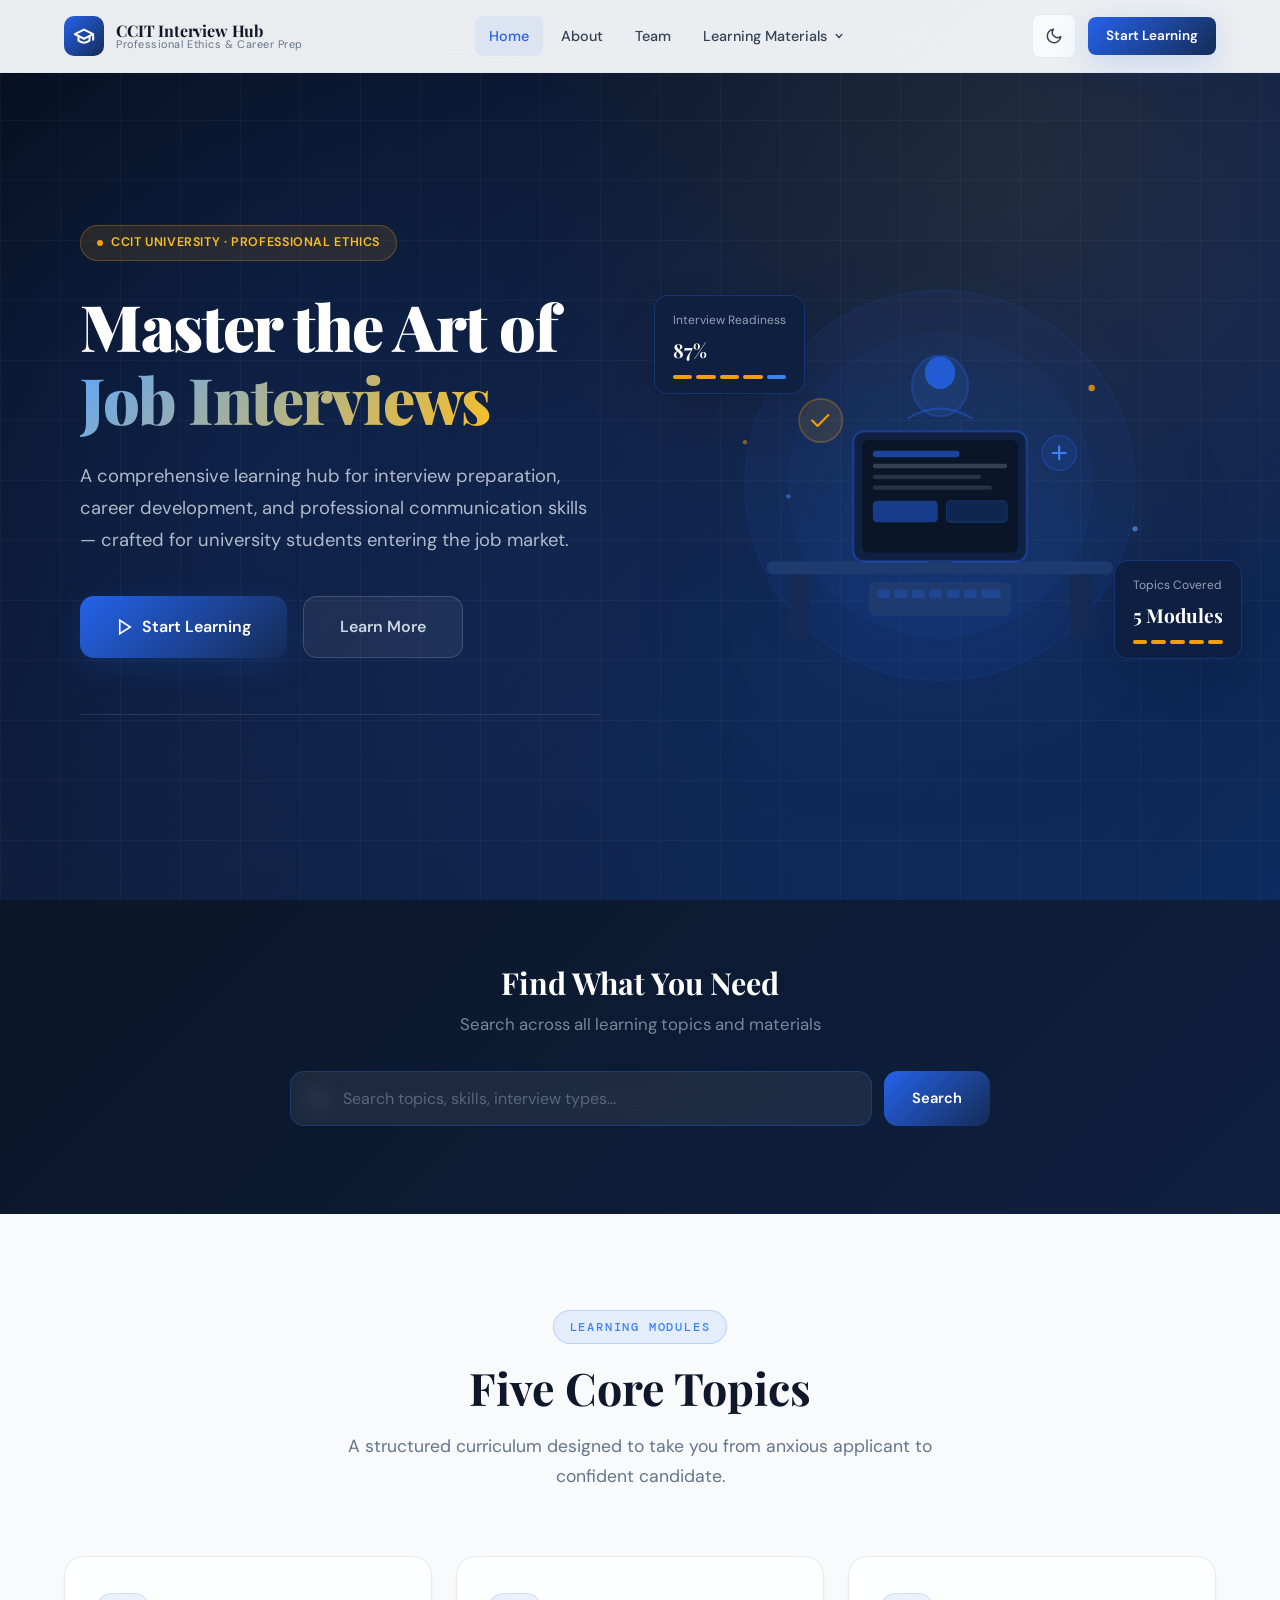
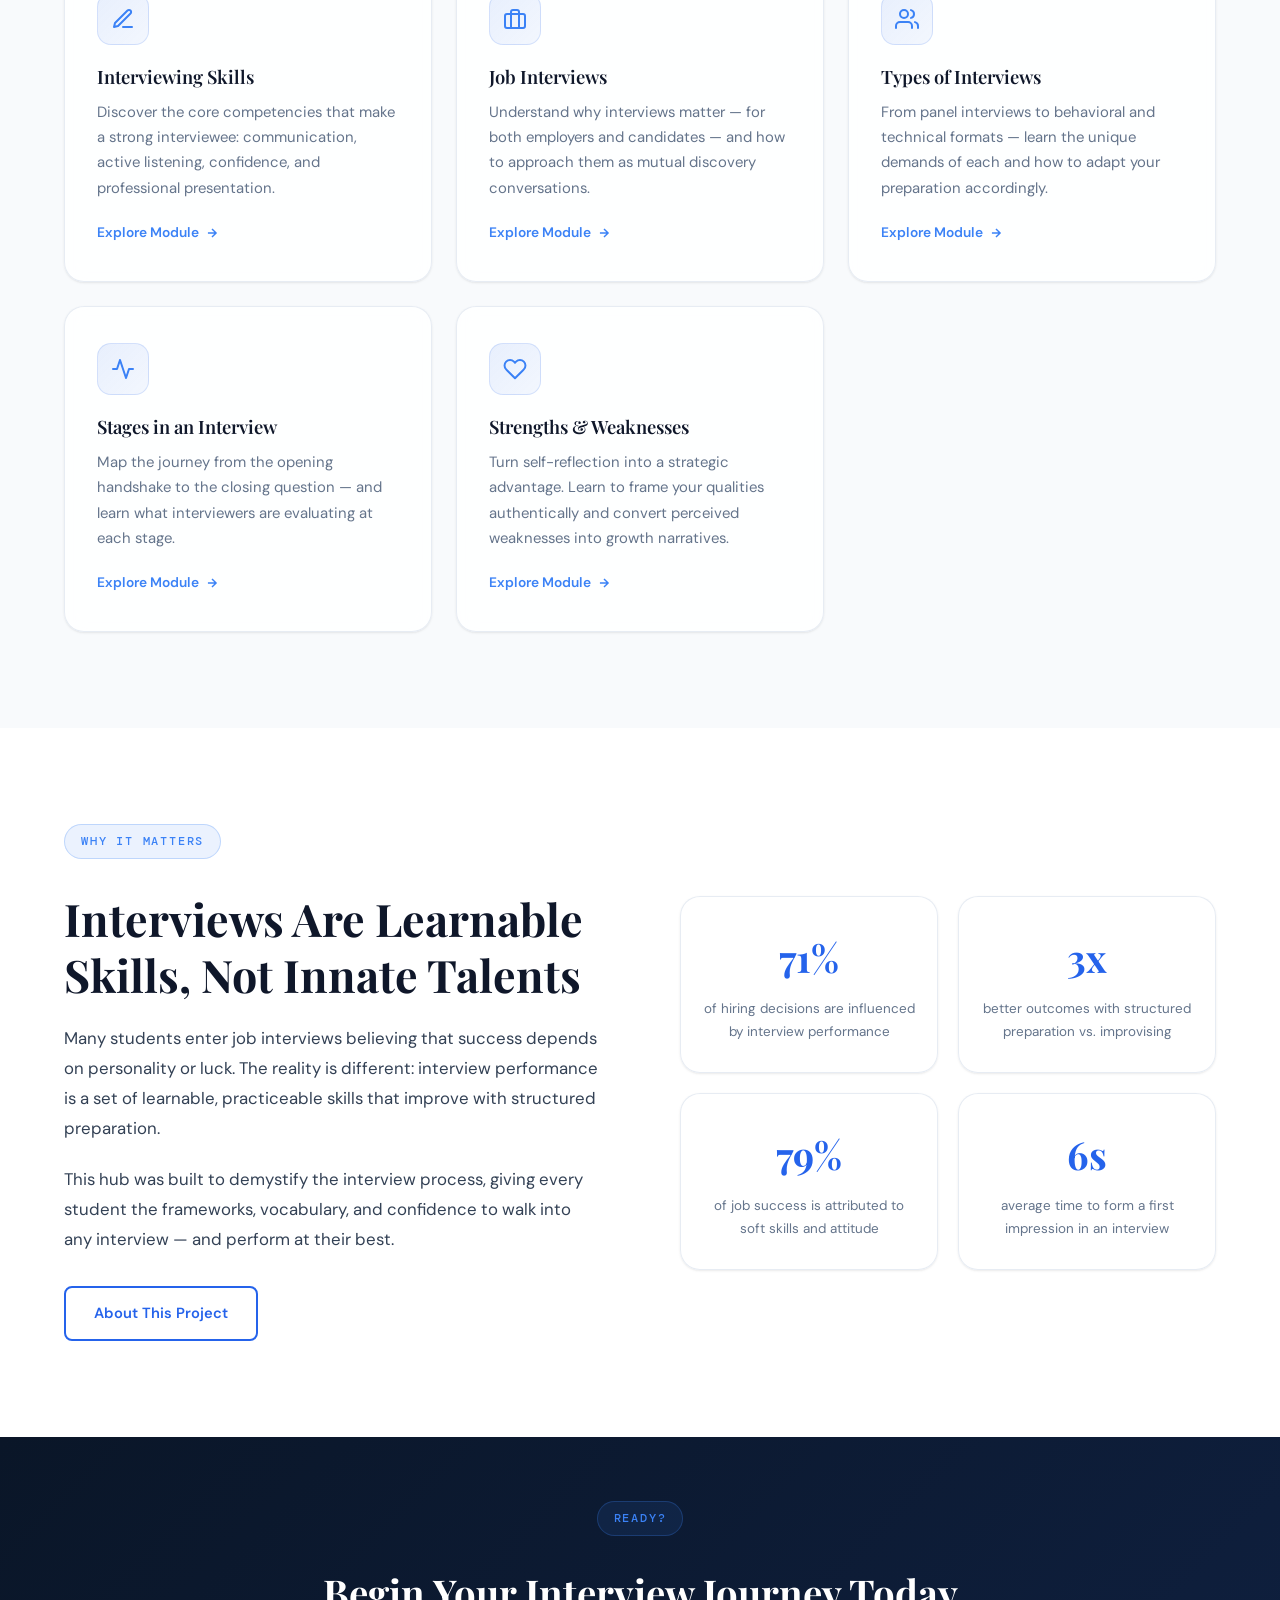
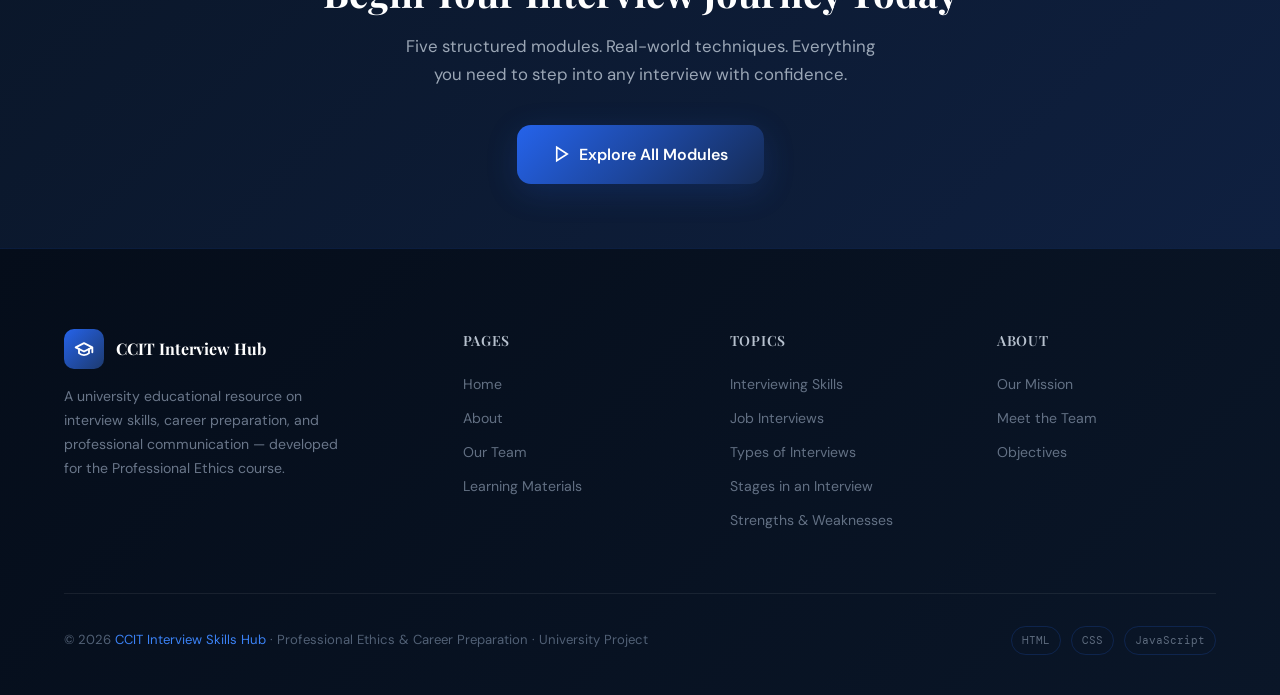
==== index.html @ 1cf7b552 "Initial commit" ====
<!DOCTYPE html>
<html lang="en" data-theme="light">
<head>
  <meta charset="UTF-8" />
  <meta name="viewport" content="width=device-width, initial-scale=1.0" />
  <title>CCIT Interview Skills Hub — Home</title>
  <meta name="description" content="A premium educational resource on interview skills, job preparation, and career development by CCIT." />
  <link rel="preconnect" href="https://fonts.googleapis.com" />
  <link rel="preconnect" href="https://fonts.gstatic.com" crossorigin />
  <link href="https://fonts.googleapis.com/css2?family=Playfair+Display:wght@400;600;700;900&family=DM+Sans:wght@300;400;500;600;700&family=DM+Mono:wght@400;500&display=swap" rel="stylesheet" />
  <link rel="stylesheet" href="css/style.css" />
</head>
<body>

<!-- ── Navbar ───────────────────────────────────────────────── -->
<nav class="navbar">
  <div class="container nav-inner">
    <a href="index.html" class="nav-logo">
      <div class="logo-icon">
        <svg width="22" height="22" viewBox="0 0 24 24" fill="none" stroke="white" stroke-width="2.2" stroke-linecap="round" stroke-linejoin="round">
          <path d="M22 10v6M2 10l10-5 10 5-10 5z"/><path d="M6 12v5c3 3 9 3 12 0v-5"/>
        </svg>
      </div>
      <div class="logo-text">
        <span class="logo-title">CCIT Interview Hub</span>
        <span class="logo-sub">Professional Ethics &amp; Career Prep</span>
      </div>
    </a>

    <ul class="nav-menu">
      <li class="nav-item"><a href="index.html" class="nav-link">Home</a></li>
      <li class="nav-item"><a href="about.html" class="nav-link">About</a></li>
      <li class="nav-item"><a href="team.html" class="nav-link">Team</a></li>
      <li class="nav-item">
        <a href="learning-materials.html" class="nav-link">
          Learning Materials
          <svg viewBox="0 0 20 20" fill="currentColor"><path fill-rule="evenodd" d="M5.293 7.293a1 1 0 011.414 0L10 10.586l3.293-3.293a1 1 0 111.414 1.414l-4 4a1 1 0 01-1.414 0l-4-4a1 1 0 010-1.414z" clip-rule="evenodd"/></svg>
        </a>
        <div class="dropdown">
          <a href="learning-materials.html#topic-1" class="dropdown-item"><span class="dropdown-dot"></span>Interviewing Skills</a>
          <a href="learning-materials.html#topic-2" class="dropdown-item"><span class="dropdown-dot"></span>Job Interviews</a>
          <a href="learning-materials.html#topic-3" class="dropdown-item"><span class="dropdown-dot"></span>Types of Interviews</a>
          <a href="learning-materials.html#topic-4" class="dropdown-item"><span class="dropdown-dot"></span>Stages in an Interview</a>
          <a href="learning-materials.html#topic-5" class="dropdown-item"><span class="dropdown-dot"></span>Strengths &amp; Weaknesses</a>
        </div>
      </li>
    </ul>

    <div class="nav-actions">
      <button class="dark-toggle" aria-label="Toggle dark mode">
        <svg class="icon-moon" width="18" height="18" viewBox="0 0 24 24" fill="none" stroke="currentColor" stroke-width="2" stroke-linecap="round" stroke-linejoin="round"><path d="M21 12.79A9 9 0 1 1 11.21 3 7 7 0 0 0 21 12.79z"/></svg>
        <svg class="icon-sun" width="18" height="18" viewBox="0 0 24 24" fill="none" stroke="currentColor" stroke-width="2" stroke-linecap="round" stroke-linejoin="round"><circle cx="12" cy="12" r="5"/><line x1="12" y1="1" x2="12" y2="3"/><line x1="12" y1="21" x2="12" y2="23"/><line x1="4.22" y1="4.22" x2="5.64" y2="5.64"/><line x1="18.36" y1="18.36" x2="19.78" y2="19.78"/><line x1="1" y1="12" x2="3" y2="12"/><line x1="21" y1="12" x2="23" y2="12"/><line x1="4.22" y1="19.78" x2="5.64" y2="18.36"/><line x1="18.36" y1="5.64" x2="19.78" y2="4.22"/></svg>
      </button>
      <a href="learning-materials.html" class="btn btn-primary btn-sm">Start Learning</a>
      <button class="mobile-menu-btn" aria-label="Menu">
        <span></span><span></span><span></span>
      </button>
    </div>
  </div>
</nav>

<!-- Mobile Nav -->
<div class="mobile-nav">
  <div class="mobile-nav-links">
    <a href="index.html" class="mobile-nav-link">Home</a>
    <a href="about.html" class="mobile-nav-link">About</a>
    <a href="team.html" class="mobile-nav-link">Team</a>
    <a href="learning-materials.html" class="mobile-nav-link">Learning Materials</a>
    <div class="mobile-nav-sub">
      <a href="learning-materials.html#topic-1" class="mobile-nav-link">→ Interviewing Skills</a>
      <a href="learning-materials.html#topic-2" class="mobile-nav-link">→ Job Interviews</a>
      <a href="learning-materials.html#topic-3" class="mobile-nav-link">→ Types of Interviews</a>
      <a href="learning-materials.html#topic-4" class="mobile-nav-link">→ Stages in an Interview</a>
      <a href="learning-materials.html#topic-5" class="mobile-nav-link">→ Strengths &amp; Weaknesses</a>
    </div>
  </div>
</div>

<!-- ── Hero ─────────────────────────────────────────────────── -->
<section class="hero">
  <div class="hero-bg-pattern"></div>
  <div class="hero-grid"></div>
  <div class="container">
    <div class="hero-content">
      <div class="hero-text">
        <div class="hero-badge">
          <span class="hero-badge-dot"></span>
          CCIT University · Professional Ethics
        </div>
        <h1 class="hero-title">
          Master the Art of<br />
          <span class="accent">Job Interviews</span>
        </h1>
        <p class="hero-desc">
          A comprehensive learning hub for interview preparation, career development, and professional communication skills — crafted for university students entering the job market.
        </p>
        <div class="hero-actions">
          <a href="learning-materials.html" class="btn btn-primary btn-lg">
            <svg width="18" height="18" viewBox="0 0 24 24" fill="none" stroke="currentColor" stroke-width="2.2"><path d="M5 3l14 9-14 9V3z"/></svg>
            Start Learning
          </a>
          <a href="about.html" class="btn btn-ghost btn-lg" style="color:#cbd5e1;border-color:rgba(203,213,225,0.2);background:rgba(255,255,255,0.06);">
            Learn More
          </a>
        </div>
        <div class="hero-stats">
         
          
          
        </div>
      </div>

      <div class="hero-visual">
        <!-- Hero SVG Illustration -->
        <svg class="hero-illustration" viewBox="0 0 480 420" fill="none" xmlns="http://www.w3.org/2000/svg">
          <!-- Background circle -->
          <circle cx="240" cy="210" r="180" fill="rgba(37,99,235,0.06)" stroke="rgba(37,99,235,0.15)" stroke-width="1"/>
          <circle cx="240" cy="210" r="140" fill="rgba(37,99,235,0.04)" stroke="rgba(37,99,235,0.1)" stroke-width="1"/>
          <!-- Desk -->
          <rect x="80" y="280" width="320" height="12" rx="6" fill="#1e3a6e"/>
          <rect x="100" y="292" width="20" height="60" rx="4" fill="#152b55"/>
          <rect x="360" y="292" width="20" height="60" rx="4" fill="#152b55"/>
          <!-- Monitor -->
          <rect x="160" y="160" width="160" height="120" rx="10" fill="#0f2040" stroke="rgba(37,99,235,0.4)" stroke-width="2"/>
          <rect x="168" y="168" width="144" height="104" rx="6" fill="#0a1628"/>
          <!-- Screen content -->
          <rect x="178" y="178" width="80" height="6" rx="3" fill="rgba(37,99,235,0.6)"/>
          <rect x="178" y="190" width="124" height="4" rx="2" fill="rgba(148,163,184,0.3)"/>
          <rect x="178" y="200" width="100" height="4" rx="2" fill="rgba(148,163,184,0.2)"/>
          <rect x="178" y="210" width="110" height="4" rx="2" fill="rgba(148,163,184,0.2)"/>
          <rect x="178" y="224" width="60" height="20" rx="4" fill="rgba(37,99,235,0.5)"/>
          <rect x="246" y="224" width="56" height="20" rx="4" fill="rgba(37,99,235,0.2)" stroke="rgba(37,99,235,0.3)" stroke-width="1"/>
          <!-- Monitor stand -->
          <rect x="228" y="280" width="24" height="8" rx="2" fill="#1e3a6e"/>
          <rect x="210" y="284" width="60" height="6" rx="3" fill="#1e3a6e"/>
          <!-- Keyboard -->
          <rect x="175" y="300" width="130" height="30" rx="5" fill="#1e3a6e" stroke="rgba(37,99,235,0.2)" stroke-width="1"/>
          <rect x="182" y="306" width="12" height="8" rx="2" fill="rgba(37,99,235,0.3)"/>
          <rect x="198" y="306" width="12" height="8" rx="2" fill="rgba(37,99,235,0.3)"/>
          <rect x="214" y="306" width="12" height="8" rx="2" fill="rgba(37,99,235,0.3)"/>
          <rect x="230" y="306" width="12" height="8" rx="2" fill="rgba(37,99,235,0.3)"/>
          <rect x="246" y="306" width="12" height="8" rx="2" fill="rgba(37,99,235,0.3)"/>
          <rect x="262" y="306" width="12" height="8" rx="2" fill="rgba(37,99,235,0.3)"/>
          <rect x="278" y="306" width="18" height="8" rx="2" fill="rgba(37,99,235,0.3)"/>
          <!-- Person silhouette -->
          <ellipse cx="240" cy="118" rx="26" ry="28" fill="#1d3a6e" stroke="rgba(37,99,235,0.3)" stroke-width="2"/>
          <ellipse cx="240" cy="106" rx="14" ry="15" fill="#2563eb" opacity="0.8"/>
          <path d="M210 148 Q240 130 270 148" stroke="rgba(37,99,235,0.4)" stroke-width="2" fill="none"/>
          <!-- Decorative elements -->
          <circle cx="130" cy="150" r="20" fill="rgba(245,158,11,0.12)" stroke="rgba(245,158,11,0.3)" stroke-width="1.5"/>
          <path d="M122 150 l5 5 10-10" stroke="#f59e0b" stroke-width="2" stroke-linecap="round" stroke-linejoin="round"/>
          <circle cx="350" cy="180" r="16" fill="rgba(37,99,235,0.12)" stroke="rgba(37,99,235,0.3)" stroke-width="1.5"/>
          <path d="M344 180 h12 M350 174 v12" stroke="#3b82f6" stroke-width="2" stroke-linecap="round"/>
          <!-- Stars / sparkles -->
          <circle cx="380" cy="120" r="3" fill="#f59e0b" opacity="0.8"/>
          <circle cx="100" cy="220" r="2" fill="#3b82f6" opacity="0.6"/>
          <circle cx="420" cy="250" r="2.5" fill="#60a5fa" opacity="0.6"/>
          <circle cx="60" cy="170" r="2" fill="#f59e0b" opacity="0.5"/>
        </svg>

        <!-- Floating cards -->
        <div class="hero-card-float card-1">
          <div class="float-card-label">Interview Readiness</div>
          <div class="float-card-value">87%</div>
          <div class="float-card-bar">
            <div class="bar-seg filled"></div>
            <div class="bar-seg filled"></div>
            <div class="bar-seg filled"></div>
            <div class="bar-seg filled"></div>
            <div class="bar-seg"></div>
          </div>
        </div>

        <div class="hero-card-float card-2">
          <div class="float-card-label">Topics Covered</div>
          <div class="float-card-value">5 Modules</div>
          <div class="float-card-bar">
            <div class="bar-seg filled"></div>
            <div class="bar-seg filled"></div>
            <div class="bar-seg filled"></div>
            <div class="bar-seg filled"></div>
            <div class="bar-seg filled"></div>
          </div>
        </div>
      </div>
    </div>
  </div>
</section>

<!-- ── Search Section ────────────────────────────────────────── -->
<section class="search-section">
  <div class="container">
    <div class="search-wrapper">
      <h2 class="search-title">Find What You Need</h2>
      <p class="search-subtitle">Search across all learning topics and materials</p>
      <div class="search-box">
        <svg class="search-icon" viewBox="0 0 24 24" fill="none" stroke="currentColor" stroke-width="2" stroke-linecap="round" stroke-linejoin="round">
          <circle cx="11" cy="11" r="8"/><path d="m21 21-4.35-4.35"/>
        </svg>
        <input id="search-input" type="text" class="search-input" placeholder="Search topics, skills, interview types..." autocomplete="off" />
        <button id="search-btn" class="search-btn">Search</button>
      </div>
      <div id="search-results"></div>
    </div>
  </div>
</section>

<!-- ── Topics Overview ───────────────────────────────────────── -->
<section class="section" style="background: var(--bg-secondary);">
  <div class="container">
    <div class="section-header">
      <span class="section-tag">Learning Modules</span>
      <h2 class="section-title">Five Core Topics</h2>
      <p class="section-desc">A structured curriculum designed to take you from anxious applicant to confident candidate.</p>
    </div>

    <div class="features-grid">
      <!-- Card 1 -->
      <div class="card feature-card reveal">
        <div class="feature-icon">
          <svg width="24" height="24" viewBox="0 0 24 24" fill="none" stroke="currentColor" stroke-width="2" stroke-linecap="round" stroke-linejoin="round"><path d="M12 20h9"/><path d="M16.5 3.5a2.121 2.121 0 013 3L7 19l-4 1 1-4L16.5 3.5z"/></svg>
        </div>
        <h3>Interviewing Skills</h3>
        <p>Discover the core competencies that make a strong interviewee: communication, active listening, confidence, and professional presentation.</p>
        <a href="learning-materials.html#topic-1" class="feature-link">
          Explore Module
          <svg width="14" height="14" viewBox="0 0 24 24" fill="none" stroke="currentColor" stroke-width="2.5"><path d="M5 12h14M12 5l7 7-7 7"/></svg>
        </a>
      </div>

      <!-- Card 2 -->
      <div class="card feature-card reveal reveal-delay-1">
        <div class="feature-icon">
          <svg width="24" height="24" viewBox="0 0 24 24" fill="none" stroke="currentColor" stroke-width="2" stroke-linecap="round" stroke-linejoin="round"><rect x="2" y="7" width="20" height="14" rx="2"/><path d="M16 21V5a2 2 0 00-2-2h-4a2 2 0 00-2 2v16"/></svg>
        </div>
        <h3>Job Interviews</h3>
        <p>Understand why interviews matter — for both employers and candidates — and how to approach them as mutual discovery conversations.</p>
        <a href="learning-materials.html#topic-2" class="feature-link">
          Explore Module
          <svg width="14" height="14" viewBox="0 0 24 24" fill="none" stroke="currentColor" stroke-width="2.5"><path d="M5 12h14M12 5l7 7-7 7"/></svg>
        </a>
      </div>

      <!-- Card 3 -->
      <div class="card feature-card reveal reveal-delay-2">
        <div class="feature-icon">
          <svg width="24" height="24" viewBox="0 0 24 24" fill="none" stroke="currentColor" stroke-width="2" stroke-linecap="round" stroke-linejoin="round"><path d="M17 21v-2a4 4 0 00-4-4H5a4 4 0 00-4 4v2"/><circle cx="9" cy="7" r="4"/><path d="M23 21v-2a4 4 0 00-3-3.87M16 3.13a4 4 0 010 7.75"/></svg>
        </div>
        <h3>Types of Interviews</h3>
        <p>From panel interviews to behavioral and technical formats — learn the unique demands of each and how to adapt your preparation accordingly.</p>
        <a href="learning-materials.html#topic-3" class="feature-link">
          Explore Module
          <svg width="14" height="14" viewBox="0 0 24 24" fill="none" stroke="currentColor" stroke-width="2.5"><path d="M5 12h14M12 5l7 7-7 7"/></svg>
        </a>
      </div>

      <!-- Card 4 -->
      <div class="card feature-card reveal reveal-delay-3">
        <div class="feature-icon">
          <svg width="24" height="24" viewBox="0 0 24 24" fill="none" stroke="currentColor" stroke-width="2" stroke-linecap="round" stroke-linejoin="round"><polyline points="22 12 18 12 15 21 9 3 6 12 2 12"/></svg>
        </div>
        <h3>Stages in an Interview</h3>
        <p>Map the journey from the opening handshake to the closing question — and learn what interviewers are evaluating at each stage.</p>
        <a href="learning-materials.html#topic-4" class="feature-link">
          Explore Module
          <svg width="14" height="14" viewBox="0 0 24 24" fill="none" stroke="currentColor" stroke-width="2.5"><path d="M5 12h14M12 5l7 7-7 7"/></svg>
        </a>
      </div>

      <!-- Card 5 -->
      <div class="card feature-card reveal reveal-delay-4">
        <div class="feature-icon">
          <svg width="24" height="24" viewBox="0 0 24 24" fill="none" stroke="currentColor" stroke-width="2" stroke-linecap="round" stroke-linejoin="round"><path d="M20.84 4.61a5.5 5.5 0 00-7.78 0L12 5.67l-1.06-1.06a5.5 5.5 0 00-7.78 7.78l1.06 1.06L12 21.23l7.78-7.78 1.06-1.06a5.5 5.5 0 000-7.78z"/></svg>
        </div>
        <h3>Strengths &amp; Weaknesses</h3>
        <p>Turn self-reflection into a strategic advantage. Learn to frame your qualities authentically and convert perceived weaknesses into growth narratives.</p>
        <a href="learning-materials.html#topic-5" class="feature-link">
          Explore Module
          <svg width="14" height="14" viewBox="0 0 24 24" fill="none" stroke="currentColor" stroke-width="2.5"><path d="M5 12h14M12 5l7 7-7 7"/></svg>
        </a>
      </div>
    </div>
  </div>
</section>

<!-- ── Why This Matters ──────────────────────────────────────── -->
<section class="section">
  <div class="container">
    <div style="display:grid;grid-template-columns:1fr 1fr;gap:80px;align-items:center;">
      <div class="reveal">
        <span class="section-tag">Why It Matters</span>
        <h2 style="margin:16px 0 20px;">Interviews Are Learnable Skills, Not Innate Talents</h2>
        <p style="font-size:1.05rem;line-height:1.8;margin-bottom:20px;">Many students enter job interviews believing that success depends on personality or luck. The reality is different: interview performance is a set of learnable, practiceable skills that improve with structured preparation.</p>
        <p style="font-size:1.05rem;line-height:1.8;margin-bottom:32px;">This hub was built to demystify the interview process, giving every student the frameworks, vocabulary, and confidence to walk into any interview — and perform at their best.</p>
        <a href="about.html" class="btn btn-outline">About This Project</a>
      </div>
      <div class="reveal reveal-delay-2">
        <!-- Stats grid -->
        <div style="display:grid;grid-template-columns:1fr 1fr;gap:20px;">
          <div class="card" style="text-align:center;padding:28px 20px;">
            <div style="font-family:var(--font-display);font-size:2.4rem;font-weight:700;color:var(--blue-500);margin-bottom:8px;" data-count="73" data-suffix="%">0%</div>
            <div style="font-size:0.84rem;color:var(--text-muted);">of hiring decisions are influenced by interview performance</div>
          </div>
          <div class="card" style="text-align:center;padding:28px 20px;">
            <div style="font-family:var(--font-display);font-size:2.4rem;font-weight:700;color:var(--blue-500);margin-bottom:8px;" data-count="3" data-suffix="x">0x</div>
            <div style="font-size:0.84rem;color:var(--text-muted);">better outcomes with structured preparation vs. improvising</div>
          </div>
          <div class="card" style="text-align:center;padding:28px 20px;">
            <div style="font-family:var(--font-display);font-size:2.4rem;font-weight:700;color:var(--blue-500);margin-bottom:8px;" data-count="85" data-suffix="%">0%</div>
            <div style="font-size:0.84rem;color:var(--text-muted);">of job success is attributed to soft skills and attitude</div>
          </div>
          <div class="card" style="text-align:center;padding:28px 20px;">
            <div style="font-family:var(--font-display);font-size:2.4rem;font-weight:700;color:var(--blue-500);margin-bottom:8px;" data-count="7" data-suffix="s">0s</div>
            <div style="font-size:0.84rem;color:var(--text-muted);">average time to form a first impression in an interview</div>
          </div>
        </div>
      </div>
    </div>
  </div>
</section>

<!-- ── CTA ───────────────────────────────────────────────────── -->
<section class="section-sm" style="background:linear-gradient(135deg,var(--navy-900),var(--navy-800));text-align:center;">
  <div class="container reveal">
    <span class="section-tag">Ready?</span>
    <h2 style="color:#fff;margin:16px 0 16px;font-size:clamp(1.8rem,3vw,2.5rem);">Begin Your Interview Journey Today</h2>
    <p style="color:rgba(203,213,225,0.75);font-size:1.05rem;max-width:500px;margin:0 auto 36px;">Five structured modules. Real-world techniques. Everything you need to step into any interview with confidence.</p>
    <a href="learning-materials.html" class="btn btn-primary btn-lg">
      <svg width="18" height="18" viewBox="0 0 24 24" fill="none" stroke="currentColor" stroke-width="2.2"><path d="M5 3l14 9-14 9V3z"/></svg>
      Explore All Modules
    </a>
  </div>
</section>

<!-- ── Footer ───────────────────────────────────────────────── -->
<footer class="footer">
  <div class="container">
    <div class="footer-grid">
      <div class="footer-brand">
        <div class="footer-logo">
          <div class="footer-logo-icon">
            <svg width="20" height="20" viewBox="0 0 24 24" fill="none" stroke="white" stroke-width="2.2" stroke-linecap="round" stroke-linejoin="round">
              <path d="M22 10v6M2 10l10-5 10 5-10 5z"/><path d="M6 12v5c3 3 9 3 12 0v-5"/>
            </svg>
          </div>
          <span class="footer-brand-name">CCIT Interview Hub</span>
        </div>
        <p class="footer-desc">A university educational resource on interview skills, career preparation, and professional communication — developed for the Professional Ethics course.</p>
      </div>

      <div>
        <div class="footer-col-title">Pages</div>
        <div class="footer-links">
          <a href="index.html" class="footer-link">Home</a>
          <a href="about.html" class="footer-link">About</a>
          <a href="team.html" class="footer-link">Our Team</a>
          <a href="learning-materials.html" class="footer-link">Learning Materials</a>
        </div>
      </div>

      <div>
        <div class="footer-col-title">Topics</div>
        <div class="footer-links">
          <a href="learning-materials.html#topic-1" class="footer-link">Interviewing Skills</a>
          <a href="learning-materials.html#topic-2" class="footer-link">Job Interviews</a>
          <a href="learning-materials.html#topic-3" class="footer-link">Types of Interviews</a>
          <a href="learning-materials.html#topic-4" class="footer-link">Stages in an Interview</a>
          <a href="learning-materials.html#topic-5" class="footer-link">Strengths &amp; Weaknesses</a>
        </div>
      </div>

      <div>
        <div class="footer-col-title">About</div>
        <div class="footer-links">
          <a href="about.html" class="footer-link">Our Mission</a>
          <a href="team.html" class="footer-link">Meet the Team</a>
          <a href="about.html#objectives" class="footer-link">Objectives</a>
        </div>
      </div>
    </div>

    <div class="footer-bottom">
      <div class="footer-copy">
        &copy; 2026 <span>CCIT Interview Skills Hub</span> · Professional Ethics &amp; Career Preparation · University Project
      </div>
      <div class="footer-tags">
        <span class="footer-tag">HTML</span>
        <span class="footer-tag">CSS</span>
        <span class="footer-tag">JavaScript</span>
      </div>
    </div>
  </div>
</footer>

<!-- Back to Top -->
<button class="back-top" aria-label="Back to top">
  <svg width="20" height="20" viewBox="0 0 24 24" fill="none" stroke="currentColor" stroke-width="2.5" stroke-linecap="round" stroke-linejoin="round"><path d="M18 15l-6-6-6 6"/></svg>
</button>

<script src="js/main.js"></script>
</body>
</html>
---- css/style.css ----
/* ============================================================
   CCIT Interview Skills Hub — Global Stylesheet
   ============================================================ */

@import url('https://fonts.googleapis.com/css2?family=Playfair+Display:wght@400;600;700;900&family=DM+Sans:wght@300;400;500;600;700&family=DM+Mono:wght@400;500&display=swap');

/* ─── CSS Variables ─────────────────────────────────────────── */
:root {
  --navy-950: #050d1a;
  --navy-900: #0a1628;
  --navy-800: #0f2040;
  --navy-700: #152b55;
  --navy-600: #1d3a6e;
  --blue-500: #2563eb;
  --blue-400: #3b82f6;
  --blue-300: #60a5fa;
  --blue-200: #bfdbfe;
  --gold-400: #f59e0b;
  --gold-300: #fbbf24;
  --silver-50: #f8fafc;
  --silver-100: #f1f5f9;
  --silver-200: #e2e8f0;
  --silver-300: #cbd5e1;
  --silver-400: #94a3b8;
  --silver-500: #64748b;
  --silver-600: #475569;
  --silver-700: #334155;
  --text-primary: #0f172a;
  --text-secondary: #334155;
  --text-muted: #64748b;

  --bg-primary: #ffffff;
  --bg-secondary: #f8fafc;
  --bg-tertiary: #f1f5f9;
  --card-bg: rgba(255, 255, 255, 0.85);
  --card-border: rgba(226, 232, 240, 0.8);
  --nav-bg: rgba(255, 255, 255, 0.92);
  --shadow-sm: 0 1px 3px rgba(0,0,0,0.06), 0 1px 2px rgba(0,0,0,0.04);
  --shadow-md: 0 4px 16px rgba(0,0,0,0.08), 0 2px 6px rgba(0,0,0,0.04);
  --shadow-lg: 0 16px 48px rgba(0,0,0,0.10), 0 4px 16px rgba(0,0,0,0.06);
  --shadow-blue: 0 8px 32px rgba(37, 99, 235, 0.18);
  --radius-sm: 8px;
  --radius-md: 14px;
  --radius-lg: 20px;
  --radius-xl: 28px;
  --radius-full: 9999px;
  --transition: all 0.28s cubic-bezier(0.4, 0, 0.2, 1);
  --font-display: 'Playfair Display', Georgia, serif;
  --font-body: 'DM Sans', system-ui, sans-serif;
  --font-mono: 'DM Mono', 'Courier New', monospace;
}

/* Dark Mode */
[data-theme="dark"] {
  --bg-primary: #0a1628;
  --bg-secondary: #0f2040;
  --bg-tertiary: #152b55;
  --card-bg: rgba(15, 32, 64, 0.85);
  --card-border: rgba(37, 99, 235, 0.2);
  --nav-bg: rgba(10, 22, 40, 0.95);
  --text-primary: #f1f5f9;
  --text-secondary: #cbd5e1;
  --text-muted: #64748b;
  --silver-200: #1e3a5f;
  --shadow-sm: 0 1px 3px rgba(0,0,0,0.3);
  --shadow-md: 0 4px 16px rgba(0,0,0,0.4);
  --shadow-lg: 0 16px 48px rgba(0,0,0,0.5);
}

/* ─── Reset & Base ───────────────────────────────────────────── */
*, *::before, *::after { box-sizing: border-box; margin: 0; padding: 0; }

html {
  scroll-behavior: smooth;
  scroll-padding-top: 80px;
  font-size: 16px;
}

body {
  font-family: var(--font-body);
  background: var(--bg-primary);
  color: var(--text-primary);
  line-height: 1.7;
  transition: background 0.35s ease, color 0.35s ease;
  overflow-x: hidden;
}

img { max-width: 100%; display: block; }
a { color: inherit; text-decoration: none; }
ul { list-style: none; }
button { cursor: pointer; font-family: inherit; }

/* ─── Typography ─────────────────────────────────────────────── */
h1, h2, h3, h4 {
  font-family: var(--font-display);
  line-height: 1.25;
  color: var(--text-primary);
}

h1 { font-size: clamp(2.4rem, 5vw, 4rem); font-weight: 700; }
h2 { font-size: clamp(1.9rem, 3.5vw, 2.8rem); font-weight: 700; }
h3 { font-size: clamp(1.4rem, 2.5vw, 1.9rem); font-weight: 600; }
h4 { font-size: 1.2rem; font-weight: 600; }

p { color: var(--text-secondary); font-size: 1.05rem; }

/* ─── Layout Utilities ───────────────────────────────────────── */
.container {
  max-width: 1200px;
  margin: 0 auto;
  padding: 0 24px;
}

.section {
  padding: 96px 0;
}

.section-sm {
  padding: 64px 0;
}

.section-header {
  text-align: center;
  margin-bottom: 64px;
}

.section-tag {
  display: inline-block;
  font-family: var(--font-mono);
  font-size: 0.75rem;
  font-weight: 500;
  letter-spacing: 0.15em;
  text-transform: uppercase;
  color: var(--blue-400);
  background: rgba(59, 130, 246, 0.1);
  border: 1px solid rgba(59, 130, 246, 0.25);
  padding: 6px 16px;
  border-radius: var(--radius-full);
  margin-bottom: 16px;
}

.section-title {
  margin-bottom: 16px;
}

.section-desc {
  font-size: 1.1rem;
  color: var(--text-muted);
  max-width: 600px;
  margin: 0 auto;
}

/* ─── Navigation ─────────────────────────────────────────────── */
.navbar {
  position: fixed;
  top: 0; left: 0; right: 0;
  z-index: 1000;
  background: var(--nav-bg);
  backdrop-filter: blur(16px) saturate(160%);
  -webkit-backdrop-filter: blur(16px) saturate(160%);
  border-bottom: 1px solid var(--card-border);
  transition: var(--transition);
}

.navbar.scrolled {
  box-shadow: var(--shadow-md);
}

.nav-inner {
  display: flex;
  align-items: center;
  justify-content: space-between;
  height: 72px;
}

.nav-logo {
  display: flex;
  align-items: center;
  gap: 12px;
}

.logo-icon {
  width: 40px;
  height: 40px;
  background: linear-gradient(135deg, var(--blue-500), var(--navy-700));
  border-radius: 10px;
  display: flex;
  align-items: center;
  justify-content: center;
  flex-shrink: 0;
}

.logo-text {
  display: flex;
  flex-direction: column;
  line-height: 1;
}

.logo-title {
  font-family: var(--font-display);
  font-size: 1rem;
  font-weight: 700;
  color: var(--text-primary);
  letter-spacing: -0.01em;
}

.logo-sub {
  font-size: 0.68rem;
  color: var(--text-muted);
  letter-spacing: 0.05em;
  font-weight: 400;
}

.nav-menu {
  display: flex;
  align-items: center;
  gap: 4px;
}

.nav-item {
  position: relative;
}

.nav-link {
  display: flex;
  align-items: center;
  gap: 5px;
  padding: 8px 14px;
  font-size: 0.9rem;
  font-weight: 500;
  color: var(--text-secondary);
  border-radius: var(--radius-sm);
  transition: var(--transition);
}

.nav-link:hover,
.nav-link.active {
  color: var(--blue-500);
  background: rgba(59, 130, 246, 0.08);
}

.nav-link svg {
  width: 14px;
  height: 14px;
  transition: transform 0.25s ease;
}

.nav-item:hover .nav-link svg {
  transform: rotate(180deg);
}

/* Dropdown */
.dropdown {
  position: absolute;
  top: calc(100% + 8px);
  left: 50%;
  transform: translateX(-50%) translateY(-8px);
  background: var(--card-bg);
  backdrop-filter: blur(20px);
  -webkit-backdrop-filter: blur(20px);
  border: 1px solid var(--card-border);
  border-radius: var(--radius-md);
  padding: 8px;
  min-width: 240px;
  box-shadow: var(--shadow-lg);
  opacity: 0;
  pointer-events: none;
  transition: opacity 0.2s ease, transform 0.2s ease;
}

.nav-item:hover .dropdown {
  opacity: 1;
  pointer-events: all;
  transform: translateX(-50%) translateY(0);
}

.dropdown-item {
  display: flex;
  align-items: center;
  gap: 10px;
  padding: 10px 14px;
  border-radius: var(--radius-sm);
  font-size: 0.88rem;
  font-weight: 500;
  color: var(--text-secondary);
  transition: var(--transition);
}

.dropdown-item:hover {
  background: rgba(37, 99, 235, 0.1);
  color: var(--blue-500);
}

.dropdown-dot {
  width: 6px;
  height: 6px;
  border-radius: 50%;
  background: var(--blue-400);
  flex-shrink: 0;
}

.nav-actions {
  display: flex;
  align-items: center;
  gap: 12px;
}

/* Dark mode toggle */
.dark-toggle {
  width: 44px;
  height: 44px;
  border: 1px solid var(--card-border);
  border-radius: var(--radius-sm);
  background: var(--bg-secondary);
  display: flex;
  align-items: center;
  justify-content: center;
  color: var(--text-secondary);
  transition: var(--transition);
}

.dark-toggle:hover {
  border-color: var(--blue-400);
  color: var(--blue-400);
  background: rgba(59, 130, 246, 0.08);
}

.dark-toggle .icon-sun { display: none; }
.dark-toggle .icon-moon { display: block; }

[data-theme="dark"] .dark-toggle .icon-sun { display: block; }
[data-theme="dark"] .dark-toggle .icon-moon { display: none; }

/* Mobile toggle */
.mobile-menu-btn {
  display: none;
  width: 44px;
  height: 44px;
  border: 1px solid var(--card-border);
  border-radius: var(--radius-sm);
  background: var(--bg-secondary);
  align-items: center;
  justify-content: center;
  flex-direction: column;
  gap: 5px;
  color: var(--text-secondary);
  transition: var(--transition);
}

.mobile-menu-btn span {
  display: block;
  width: 20px;
  height: 2px;
  background: currentColor;
  border-radius: 2px;
  transition: var(--transition);
}

/* ─── Buttons ────────────────────────────────────────────────── */
.btn {
  display: inline-flex;
  align-items: center;
  justify-content: center;
  gap: 8px;
  padding: 13px 28px;
  font-family: var(--font-body);
  font-size: 0.92rem;
  font-weight: 600;
  border-radius: var(--radius-sm);
  border: none;
  transition: var(--transition);
  cursor: pointer;
  text-decoration: none;
  white-space: nowrap;
}

.btn-primary {
  background: linear-gradient(135deg, var(--blue-500), var(--navy-700));
  color: #fff;
  box-shadow: var(--shadow-blue);
}

.btn-primary:hover {
  transform: translateY(-2px);
  box-shadow: 0 12px 40px rgba(37, 99, 235, 0.3);
}

.btn-primary:active {
  transform: translateY(0);
}

.btn-outline {
  background: transparent;
  color: var(--blue-500);
  border: 2px solid var(--blue-500);
}

.btn-outline:hover {
  background: var(--blue-500);
  color: #fff;
  transform: translateY(-2px);
}

.btn-ghost {
  background: var(--bg-secondary);
  color: var(--text-secondary);
  border: 1px solid var(--card-border);
}

.btn-ghost:hover {
  border-color: var(--blue-400);
  color: var(--blue-500);
}

.btn-lg {
  padding: 16px 36px;
  font-size: 1rem;
  border-radius: var(--radius-md);
}

.btn-sm {
  padding: 8px 18px;
  font-size: 0.84rem;
}

/* ─── Cards ──────────────────────────────────────────────────── */
.card {
  background: var(--card-bg);
  border: 1px solid var(--card-border);
  border-radius: var(--radius-lg);
  padding: 32px;
  backdrop-filter: blur(10px);
  -webkit-backdrop-filter: blur(10px);
  box-shadow: var(--shadow-sm);
  transition: var(--transition);
}

.card:hover {
  transform: translateY(-4px);
  box-shadow: var(--shadow-lg);
  border-color: rgba(59, 130, 246, 0.3);
}

.card-glass {
  background: rgba(255, 255, 255, 0.06);
  border: 1px solid rgba(255, 255, 255, 0.12);
  backdrop-filter: blur(20px);
  -webkit-backdrop-filter: blur(20px);
}

/* ─── Hero ───────────────────────────────────────────────────── */
.hero {
  min-height: 100vh;
  display: flex;
  align-items: center;
  position: relative;
  overflow: hidden;
  padding-top: 72px;
  background: linear-gradient(135deg, var(--navy-950) 0%, var(--navy-800) 50%, #0e2a5e 100%);
}

.hero-bg-pattern {
  position: absolute;
  inset: 0;
  background-image:
    radial-gradient(circle at 20% 50%, rgba(37, 99, 235, 0.12) 0%, transparent 50%),
    radial-gradient(circle at 80% 20%, rgba(245, 158, 11, 0.08) 0%, transparent 40%),
    radial-gradient(circle at 60% 80%, rgba(37, 99, 235, 0.08) 0%, transparent 40%);
}

.hero-grid {
  position: absolute;
  inset: 0;
  background-image:
    linear-gradient(rgba(255,255,255,0.03) 1px, transparent 1px),
    linear-gradient(90deg, rgba(255,255,255,0.03) 1px, transparent 1px);
  background-size: 60px 60px;
}

.hero-content {
  position: relative;
  z-index: 2;
  display: grid;
  grid-template-columns: 1fr 1fr;
  gap: 80px;
  align-items: center;
}

.hero-badge {
  display: inline-flex;
  align-items: center;
  gap: 8px;
  background: rgba(245, 158, 11, 0.12);
  border: 1px solid rgba(245, 158, 11, 0.3);
  padding: 6px 16px;
  border-radius: var(--radius-full);
  font-size: 0.78rem;
  font-weight: 600;
  color: var(--gold-300);
  letter-spacing: 0.05em;
  text-transform: uppercase;
  margin-bottom: 28px;
}

.hero-badge-dot {
  width: 6px;
  height: 6px;
  border-radius: 50%;
  background: var(--gold-400);
  animation: pulse 2s infinite;
}

@keyframes pulse {
  0%, 100% { opacity: 1; transform: scale(1); }
  50% { opacity: 0.5; transform: scale(0.85); }
}

.hero-title {
  font-size: clamp(2.8rem, 5vw, 4.2rem);
  font-weight: 900;
  color: #fff;
  line-height: 1.15;
  margin-bottom: 24px;
  letter-spacing: -0.02em;
}

.hero-title .accent {
  background: linear-gradient(135deg, var(--blue-300), var(--gold-300));
  -webkit-background-clip: text;
  -webkit-text-fill-color: transparent;
  background-clip: text;
}

.hero-desc {
  font-size: 1.15rem;
  color: rgba(203, 213, 225, 0.85);
  margin-bottom: 40px;
  max-width: 520px;
  line-height: 1.75;
}

.hero-actions {
  display: flex;
  gap: 16px;
  flex-wrap: wrap;
  margin-bottom: 56px;
}

.hero-stats {
  display: flex;
  gap: 40px;
  padding-top: 32px;
  border-top: 1px solid rgba(255,255,255,0.1);
}

.hero-stat-num {
  font-family: var(--font-display);
  font-size: 2rem;
  font-weight: 700;
  color: #fff;
  line-height: 1;
  margin-bottom: 4px;
}

.hero-stat-label {
  font-size: 0.82rem;
  color: rgba(148, 163, 184, 0.8);
  font-weight: 400;
}

/* Hero visual */
.hero-visual {
  position: relative;
  display: flex;
  justify-content: center;
  align-items: center;
}

.hero-illustration {
  width: 100%;
  max-width: 520px;
  filter: drop-shadow(0 40px 80px rgba(37, 99, 235, 0.2));
  animation: float 6s ease-in-out infinite;
}

@keyframes float {
  0%, 100% { transform: translateY(0); }
  50% { transform: translateY(-18px); }
}

.hero-card-float {
  position: absolute;
  background: rgba(15, 32, 64, 0.9);
  border: 1px solid rgba(37, 99, 235, 0.3);
  backdrop-filter: blur(16px);
  border-radius: var(--radius-md);
  padding: 14px 18px;
  box-shadow: var(--shadow-lg);
}

.hero-card-float.card-1 {
  top: 8%;
  left: -5%;
  animation: float 5s ease-in-out infinite;
}

.hero-card-float.card-2 {
  bottom: 12%;
  right: -8%;
  animation: float 7s ease-in-out infinite reverse;
}

.float-card-label {
  font-size: 0.75rem;
  color: var(--silver-400);
  margin-bottom: 4px;
}

.float-card-value {
  font-family: var(--font-display);
  font-size: 1.2rem;
  font-weight: 700;
  color: #fff;
}

.float-card-bar {
  display: flex;
  gap: 4px;
  margin-top: 8px;
}

.bar-seg {
  height: 4px;
  border-radius: 2px;
  background: var(--blue-400);
  flex: 1;
}

.bar-seg.filled { background: var(--gold-400); }

/* ─── Features / Topic Cards ─────────────────────────────────── */
.features-grid {
  display: grid;
  grid-template-columns: repeat(auto-fit, minmax(320px, 1fr));
  gap: 24px;
}

.feature-card {
  padding: 36px 32px;
  position: relative;
  overflow: hidden;
}

.feature-card::before {
  content: '';
  position: absolute;
  top: 0; left: 0; right: 0;
  height: 3px;
  background: linear-gradient(90deg, var(--blue-500), var(--blue-300));
  opacity: 0;
  transition: opacity 0.3s ease;
}

.feature-card:hover::before {
  opacity: 1;
}

.feature-icon {
  width: 52px;
  height: 52px;
  border-radius: var(--radius-md);
  display: flex;
  align-items: center;
  justify-content: center;
  margin-bottom: 20px;
  background: linear-gradient(135deg, rgba(37, 99, 235, 0.1), rgba(37, 99, 235, 0.05));
  border: 1px solid rgba(37, 99, 235, 0.15);
  color: var(--blue-400);
  transition: var(--transition);
}

.feature-card:hover .feature-icon {
  background: linear-gradient(135deg, var(--blue-500), var(--navy-700));
  color: #fff;
  border-color: transparent;
  transform: scale(1.05);
}

.feature-card h3 {
  font-size: 1.15rem;
  margin-bottom: 12px;
}

.feature-card p {
  font-size: 0.93rem;
  line-height: 1.7;
  color: var(--text-muted);
}

.feature-link {
  display: inline-flex;
  align-items: center;
  gap: 6px;
  margin-top: 20px;
  font-size: 0.86rem;
  font-weight: 600;
  color: var(--blue-400);
  transition: gap 0.2s ease;
}

.feature-link:hover { gap: 10px; }

/* ─── Search Bar ─────────────────────────────────────────────── */
.search-section {
  background: linear-gradient(135deg, var(--navy-900), var(--navy-800));
  padding: 64px 0;
}

.search-wrapper {
  max-width: 700px;
  margin: 0 auto;
  text-align: center;
}

.search-title {
  font-family: var(--font-display);
  font-size: 1.9rem;
  color: #fff;
  margin-bottom: 8px;
}

.search-subtitle {
  color: rgba(148, 163, 184, 0.8);
  margin-bottom: 32px;
}

.search-box {
  position: relative;
  display: flex;
  gap: 12px;
}

.search-input {
  flex: 1;
  padding: 16px 20px 16px 52px;
  border-radius: var(--radius-md);
  border: 1px solid rgba(37, 99, 235, 0.3);
  background: rgba(255, 255, 255, 0.07);
  color: #fff;
  font-family: var(--font-body);
  font-size: 1rem;
  outline: none;
  transition: var(--transition);
  backdrop-filter: blur(10px);
}

.search-input::placeholder { color: rgba(148, 163, 184, 0.5); }

.search-input:focus {
  border-color: var(--blue-400);
  background: rgba(255, 255, 255, 0.1);
  box-shadow: 0 0 0 3px rgba(59, 130, 246, 0.15);
}

.search-icon {
  position: absolute;
  left: 18px;
  top: 50%;
  transform: translateY(-50%);
  color: rgba(148, 163, 184, 0.6);
  width: 20px;
  height: 20px;
}

.search-btn {
  padding: 16px 28px;
  background: linear-gradient(135deg, var(--blue-500), var(--navy-700));
  color: #fff;
  border: none;
  border-radius: var(--radius-md);
  font-family: var(--font-body);
  font-size: 0.92rem;
  font-weight: 600;
  transition: var(--transition);
  white-space: nowrap;
}

.search-btn:hover {
  transform: translateY(-2px);
  box-shadow: var(--shadow-blue);
}

#search-results {
  margin-top: 24px;
  text-align: left;
}

.search-result-item {
  background: rgba(255,255,255,0.06);
  border: 1px solid rgba(37, 99, 235, 0.2);
  border-radius: var(--radius-md);
  padding: 16px 20px;
  margin-bottom: 10px;
  cursor: pointer;
  transition: var(--transition);
}

.search-result-item:hover {
  background: rgba(37, 99, 235, 0.12);
  border-color: var(--blue-400);
}

.result-title {
  font-weight: 600;
  color: #fff;
  font-size: 0.94rem;
  margin-bottom: 4px;
}

.result-snippet {
  font-size: 0.82rem;
  color: rgba(148, 163, 184, 0.7);
  line-height: 1.5;
}

.result-tag {
  display: inline-block;
  font-size: 0.7rem;
  padding: 2px 8px;
  background: rgba(37, 99, 235, 0.2);
  color: var(--blue-300);
  border-radius: var(--radius-full);
  margin-bottom: 6px;
  font-weight: 500;
}

/* ─── Learning Materials (Sidebar + Content) ────────────────── */
.learning-layout {
  display: grid;
  grid-template-columns: 280px 1fr;
  gap: 40px;
  align-items: start;
}

.learning-sidebar {
  position: sticky;
  top: 92px;
}

.sidebar-card {
  background: var(--card-bg);
  border: 1px solid var(--card-border);
  border-radius: var(--radius-lg);
  overflow: hidden;
  box-shadow: var(--shadow-sm);
  backdrop-filter: blur(10px);
}

.sidebar-header {
  padding: 20px 24px;
  background: linear-gradient(135deg, var(--navy-800), var(--navy-700));
  border-bottom: 1px solid rgba(255,255,255,0.06);
}

.sidebar-title {
  font-family: var(--font-display);
  font-size: 0.95rem;
  color: #fff;
  font-weight: 600;
}

.sidebar-nav {
  padding: 8px;
}

.sidebar-link {
  display: flex;
  align-items: center;
  gap: 12px;
  padding: 12px 16px;
  border-radius: var(--radius-sm);
  font-size: 0.88rem;
  font-weight: 500;
  color: var(--text-secondary);
  transition: var(--transition);
  cursor: pointer;
}

.sidebar-link:hover,
.sidebar-link.active {
  background: rgba(37, 99, 235, 0.1);
  color: var(--blue-500);
}

.sidebar-link.active {
  font-weight: 600;
}

.sidebar-num {
  width: 24px;
  height: 24px;
  border-radius: 6px;
  background: rgba(37, 99, 235, 0.1);
  border: 1px solid rgba(37, 99, 235, 0.2);
  display: flex;
  align-items: center;
  justify-content: center;
  font-family: var(--font-mono);
  font-size: 0.7rem;
  font-weight: 500;
  color: var(--blue-400);
  flex-shrink: 0;
  transition: var(--transition);
}

.sidebar-link.active .sidebar-num,
.sidebar-link:hover .sidebar-num {
  background: var(--blue-500);
  color: #fff;
  border-color: transparent;
}

.progress-bar {
  margin: 16px 24px 20px;
  background: rgba(37, 99, 235, 0.1);
  border-radius: var(--radius-full);
  height: 4px;
  overflow: hidden;
}

.progress-fill {
  height: 100%;
  background: linear-gradient(90deg, var(--blue-500), var(--blue-300));
  border-radius: var(--radius-full);
  width: 0%;
  transition: width 0.8s cubic-bezier(0.4, 0, 0.2, 1);
}

.progress-label {
  padding: 0 24px;
  font-size: 0.78rem;
  color: var(--text-muted);
  margin-bottom: 16px;
}

/* Learning Sections */
.learning-section {
  scroll-margin-top: 92px;
  margin-bottom: 64px;
}

.section-topic-header {
  display: flex;
  align-items: flex-start;
  gap: 20px;
  margin-bottom: 36px;
  padding-bottom: 28px;
  border-bottom: 1px solid var(--card-border);
}

.topic-number {
  width: 52px;
  height: 52px;
  border-radius: var(--radius-md);
  background: linear-gradient(135deg, var(--blue-500), var(--navy-700));
  display: flex;
  align-items: center;
  justify-content: center;
  font-family: var(--font-mono);
  font-size: 1.1rem;
  font-weight: 700;
  color: #fff;
  flex-shrink: 0;
  box-shadow: var(--shadow-blue);
}

.topic-meta span {
  font-family: var(--font-mono);
  font-size: 0.72rem;
  letter-spacing: 0.1em;
  text-transform: uppercase;
  color: var(--blue-400);
  display: block;
  margin-bottom: 6px;
}

.topic-meta h2 {
  font-size: clamp(1.5rem, 2.5vw, 2rem);
  margin-bottom: 8px;
}

.topic-meta p {
  font-size: 1rem;
  color: var(--text-muted);
}

/* Content Blocks */
.content-block {
  margin-bottom: 40px;
}

.content-block h3 {
  font-size: 1.25rem;
  margin-bottom: 16px;
  color: var(--text-primary);
}

.content-block p {
  font-size: 1rem;
  line-height: 1.8;
  color: var(--text-secondary);
  margin-bottom: 16px;
}

.highlight-box {
  background: rgba(37, 99, 235, 0.06);
  border: 1px solid rgba(37, 99, 235, 0.15);
  border-left: 4px solid var(--blue-500);
  border-radius: 0 var(--radius-md) var(--radius-md) 0;
  padding: 20px 24px;
  margin: 24px 0;
}

.highlight-box p {
  color: var(--text-primary);
  font-size: 1rem;
  margin: 0;
  font-style: italic;
}

.tip-box {
  background: rgba(245, 158, 11, 0.06);
  border: 1px solid rgba(245, 158, 11, 0.2);
  border-radius: var(--radius-md);
  padding: 20px 24px;
  margin: 24px 0;
}

.tip-box-title {
  font-family: var(--font-mono);
  font-size: 0.72rem;
  letter-spacing: 0.1em;
  text-transform: uppercase;
  color: var(--gold-400);
  font-weight: 600;
  margin-bottom: 10px;
  display: flex;
  align-items: center;
  gap: 8px;
}

.tip-box p {
  color: var(--text-secondary);
  font-size: 0.95rem;
  margin: 0;
}

/* Checklist / Info Lists */
.info-grid {
  display: grid;
  grid-template-columns: repeat(auto-fit, minmax(260px, 1fr));
  gap: 16px;
  margin: 24px 0;
}

.info-item {
  background: var(--card-bg);
  border: 1px solid var(--card-border);
  border-radius: var(--radius-md);
  padding: 20px;
  backdrop-filter: blur(10px);
  transition: var(--transition);
}

.info-item:hover {
  border-color: rgba(37, 99, 235, 0.3);
  transform: translateY(-2px);
  box-shadow: var(--shadow-md);
}

.info-item h4 {
  font-size: 0.95rem;
  margin-bottom: 8px;
  color: var(--text-primary);
}

.info-item p {
  font-size: 0.86rem;
  color: var(--text-muted);
  line-height: 1.6;
  margin: 0;
}

.check-list {
  list-style: none;
  padding: 0;
  display: flex;
  flex-direction: column;
  gap: 10px;
  margin: 16px 0;
}

.check-list li {
  display: flex;
  align-items: flex-start;
  gap: 12px;
  font-size: 0.95rem;
  color: var(--text-secondary);
  padding: 10px 16px;
  background: var(--card-bg);
  border: 1px solid var(--card-border);
  border-radius: var(--radius-sm);
  transition: var(--transition);
}

.check-list li:hover {
  border-color: rgba(37, 99, 235, 0.2);
  background: rgba(37, 99, 235, 0.03);
}

.check-icon {
  width: 20px;
  height: 20px;
  border-radius: 50%;
  background: rgba(37, 99, 235, 0.1);
  border: 1px solid rgba(37, 99, 235, 0.2);
  display: flex;
  align-items: center;
  justify-content: center;
  flex-shrink: 0;
  margin-top: 1px;
}

.check-icon svg {
  width: 10px;
  height: 10px;
  color: var(--blue-400);
}

/* Stages timeline */
.timeline {
  position: relative;
  padding-left: 32px;
}

.timeline::before {
  content: '';
  position: absolute;
  left: 11px;
  top: 0;
  bottom: 0;
  width: 2px;
  background: linear-gradient(180deg, var(--blue-500), rgba(37, 99, 235, 0.1));
}

.timeline-item {
  position: relative;
  margin-bottom: 32px;
}

.timeline-item::before {
  content: '';
  position: absolute;
  left: -25px;
  top: 6px;
  width: 14px;
  height: 14px;
  border-radius: 50%;
  background: var(--blue-500);
  border: 3px solid var(--bg-primary);
  box-shadow: 0 0 0 2px var(--blue-500);
}

.timeline-item h4 {
  font-size: 1rem;
  margin-bottom: 8px;
  color: var(--text-primary);
}

.timeline-item p {
  font-size: 0.92rem;
  color: var(--text-muted);
  line-height: 1.7;
  margin: 0;
}

/* Strength/Weakness cards */
.sw-grid {
  display: grid;
  grid-template-columns: 1fr 1fr;
  gap: 24px;
  margin: 24px 0;
}

.sw-card {
  border-radius: var(--radius-lg);
  padding: 28px;
  transition: var(--transition);
}

.sw-card:hover {
  transform: translateY(-3px);
  box-shadow: var(--shadow-lg);
}

.sw-card.strength {
  background: rgba(16, 185, 129, 0.06);
  border: 1px solid rgba(16, 185, 129, 0.2);
}

.sw-card.weakness {
  background: rgba(239, 68, 68, 0.06);
  border: 1px solid rgba(239, 68, 68, 0.2);
}

.sw-card-header {
  display: flex;
  align-items: center;
  gap: 12px;
  margin-bottom: 20px;
}

.sw-badge {
  padding: 4px 12px;
  border-radius: var(--radius-full);
  font-family: var(--font-mono);
  font-size: 0.72rem;
  font-weight: 600;
  letter-spacing: 0.08em;
  text-transform: uppercase;
}

.sw-badge.s { background: rgba(16, 185, 129, 0.15); color: #10b981; }
.sw-badge.w { background: rgba(239, 68, 68, 0.15); color: #ef4444; }

.sw-card h4 { font-size: 1.1rem; }

.sw-list {
  list-style: none;
  padding: 0;
  display: flex;
  flex-direction: column;
  gap: 10px;
}

.sw-list li {
  font-size: 0.9rem;
  color: var(--text-secondary);
  padding-left: 18px;
  position: relative;
  line-height: 1.6;
}

.sw-list li::before {
  content: '–';
  position: absolute;
  left: 0;
  color: var(--text-muted);
}

/* ─── About Page ─────────────────────────────────────────────── */
.about-hero {
  background: linear-gradient(135deg, var(--navy-900) 0%, var(--navy-800) 100%);
  padding: 140px 0 96px;
  position: relative;
  overflow: hidden;
}

.about-hero::before {
  content: '';
  position: absolute;
  top: -30%;
  right: -10%;
  width: 600px;
  height: 600px;
  border-radius: 50%;
  background: radial-gradient(circle, rgba(37, 99, 235, 0.1) 0%, transparent 70%);
}

.about-hero-content {
  max-width: 700px;
}

.about-hero h1 {
  color: #fff;
  margin-bottom: 24px;
}

.about-hero p {
  font-size: 1.15rem;
  color: rgba(203, 213, 225, 0.85);
  max-width: 560px;
}

.values-grid {
  display: grid;
  grid-template-columns: repeat(3, 1fr);
  gap: 24px;
}

.value-card {
  padding: 36px 28px;
  text-align: center;
}

.value-icon {
  width: 60px;
  height: 60px;
  border-radius: var(--radius-lg);
  background: linear-gradient(135deg, rgba(37, 99, 235, 0.1), rgba(37, 99, 235, 0.05));
  border: 1px solid rgba(37, 99, 235, 0.15);
  display: flex;
  align-items: center;
  justify-content: center;
  margin: 0 auto 20px;
  color: var(--blue-400);
  transition: var(--transition);
}

.value-card:hover .value-icon {
  background: linear-gradient(135deg, var(--blue-500), var(--navy-700));
  color: #fff;
  border-color: transparent;
}

.value-card h3 { font-size: 1.1rem; margin-bottom: 10px; }

.mission-block {
  display: grid;
  grid-template-columns: 1fr 1fr;
  gap: 64px;
  align-items: center;
}

/* ─── Team Page ──────────────────────────────────────────────── */
.team-hero {
  background: linear-gradient(135deg, var(--navy-900), var(--navy-800));
  padding: 140px 0 96px;
  position: relative;
  overflow: hidden;
  text-align: center;
}

.team-hero h1 { color: #fff; margin-bottom: 20px; }
.team-hero p { color: rgba(203, 213, 225, 0.8); max-width: 500px; margin: 0 auto; }

.team-grid {
  display: grid;
  grid-template-columns: repeat(auto-fit, minmax(280px, 1fr));
  gap: 28px;
}

.team-card {
  padding: 36px 28px;
  text-align: center;
  position: relative;
  overflow: hidden;
}

.team-card::after {
  content: '';
  position: absolute;
  bottom: 0; left: 0; right: 0;
  height: 3px;
  background: linear-gradient(90deg, var(--blue-500), var(--blue-300));
  transform: scaleX(0);
  transition: transform 0.3s ease;
}

.team-card:hover::after {
  transform: scaleX(1);
}

.team-avatar {
  width: 90px;
  height: 90px;
  border-radius: 50%;
  margin: 0 auto 20px;
  border: 3px solid rgba(37, 99, 235, 0.2);
  transition: var(--transition);
  overflow: hidden;
  display: flex;
  align-items: center;
  justify-content: center;
  background: linear-gradient(135deg, var(--blue-500), var(--navy-700));
  color: #fff;
  font-family: var(--font-display);
  font-size: 1.8rem;
  font-weight: 700;
}

.team-card:hover .team-avatar {
  border-color: var(--blue-400);
  transform: scale(1.05);
  box-shadow: 0 8px 24px rgba(37, 99, 235, 0.3);
}

.team-name {
  font-family: var(--font-display);
  font-size: 1.2rem;
  font-weight: 700;
  margin-bottom: 6px;
  color: var(--text-primary);
}

.team-role {
  font-family: var(--font-mono);
  font-size: 0.72rem;
  letter-spacing: 0.1em;
  text-transform: uppercase;
  color: var(--blue-400);
  margin-bottom: 14px;
  font-weight: 500;
}
.team-id{
  font-size:0.85rem;
  color:var(--text-muted);
  margin-bottom:12px;
  font-weight:500;
}

.team-skills{
  margin-top:16px;
  display:flex;
  flex-wrap:wrap;
  gap:8px;
}

.team-skill{
  padding:6px 10px;
  border-radius:999px;
  background:var(--bg-secondary);
  border:1px solid var(--border-color);
  font-size:0.75rem;
  font-weight:600;
}

.team-bio {
  font-size: 0.88rem;
  color: var(--text-muted);
  line-height: 1.65;
}

/* ─── Footer ─────────────────────────────────────────────────── */
.footer {
  background: linear-gradient(135deg, var(--navy-950), var(--navy-900));
  padding: 80px 0 40px;
  border-top: 1px solid rgba(37, 99, 235, 0.15);
}

.footer-grid {
  display: grid;
  grid-template-columns: 1.6fr 1fr 1fr 1fr;
  gap: 48px;
  margin-bottom: 60px;
}

.footer-brand {
  display: flex;
  flex-direction: column;
  gap: 16px;
}

.footer-logo {
  display: flex;
  align-items: center;
  gap: 12px;
}

.footer-logo-icon {
  width: 40px;
  height: 40px;
  background: linear-gradient(135deg, var(--blue-500), var(--navy-600));
  border-radius: 10px;
  display: flex;
  align-items: center;
  justify-content: center;
}

.footer-brand-name {
  font-family: var(--font-display);
  font-size: 1rem;
  font-weight: 700;
  color: #fff;
}

.footer-desc {
  font-size: 0.88rem;
  color: rgba(148, 163, 184, 0.7);
  line-height: 1.7;
  margin: 0;
  max-width: 280px;
}

.footer-col-title {
  font-family: var(--font-display);
  font-size: 0.88rem;
  font-weight: 600;
  color: rgba(203, 213, 225, 0.9);
  letter-spacing: 0.05em;
  text-transform: uppercase;
  margin-bottom: 20px;
}

.footer-links {
  display: flex;
  flex-direction: column;
  gap: 10px;
}

.footer-link {
  font-size: 0.88rem;
  color: rgba(148, 163, 184, 0.65);
  text-decoration: none;
  transition: color 0.2s;
}

.footer-link:hover { color: var(--blue-300); }

.footer-bottom {
  display: flex;
  justify-content: space-between;
  align-items: center;
  padding-top: 32px;
  border-top: 1px solid rgba(255,255,255,0.07);
}

.footer-copy {
  font-size: 0.82rem;
  color: rgba(100, 116, 139, 0.8);
}

.footer-copy span { color: var(--blue-400); }

.footer-tags {
  display: flex;
  gap: 10px;
}

.footer-tag {
  font-family: var(--font-mono);
  font-size: 0.7rem;
  padding: 4px 10px;
  border: 1px solid rgba(37, 99, 235, 0.2);
  border-radius: var(--radius-full);
  color: rgba(148, 163, 184, 0.6);
}

/* ─── Back to Top ────────────────────────────────────────────── */
.back-top {
  position: fixed;
  bottom: 32px;
  right: 32px;
  width: 48px;
  height: 48px;
  border-radius: 12px;
  background: linear-gradient(135deg, var(--blue-500), var(--navy-700));
  color: #fff;
  border: none;
  display: flex;
  align-items: center;
  justify-content: center;
  box-shadow: var(--shadow-lg);
  cursor: pointer;
  transform: translateY(80px);
  opacity: 0;
  transition: var(--transition);
  z-index: 500;
}

.back-top.visible {
  transform: translateY(0);
  opacity: 1;
}

.back-top:hover {
  transform: translateY(-3px);
  box-shadow: 0 12px 32px rgba(37, 99, 235, 0.35);
}

/* ─── Page Hero (inner pages) ────────────────────────────────── */
.page-hero {
  background: linear-gradient(135deg, var(--navy-900) 0%, var(--navy-800) 100%);
  padding: 140px 0 80px;
  position: relative;
  overflow: hidden;
}

.page-hero::before {
  content: '';
  position: absolute;
  inset: 0;
  background-image:
    radial-gradient(circle at 80% 50%, rgba(37, 99, 235, 0.08) 0%, transparent 50%);
}

.page-hero-content {
  position: relative;
  z-index: 1;
}

.page-hero h1 { color: #fff; margin-bottom: 16px; }
.page-hero p { color: rgba(203, 213, 225, 0.8); max-width: 580px; font-size: 1.1rem; }

.breadcrumb {
  display: flex;
  align-items: center;
  gap: 8px;
  font-size: 0.82rem;
  color: rgba(148, 163, 184, 0.6);
  margin-bottom: 20px;
}

.breadcrumb a { color: var(--blue-300); transition: color 0.2s; }
.breadcrumb a:hover { color: var(--blue-200); }
.breadcrumb-sep { color: rgba(148, 163, 184, 0.3); }

/* ─── Scroll Animations ──────────────────────────────────────── */
.reveal {
  opacity: 0;
  transform: translateY(24px);
  transition: opacity 0.65s ease, transform 0.65s ease;
}

.reveal.visible {
  opacity: 1;
  transform: translateY(0);
}

.reveal-delay-1 { transition-delay: 0.1s; }
.reveal-delay-2 { transition-delay: 0.2s; }
.reveal-delay-3 { transition-delay: 0.3s; }
.reveal-delay-4 { transition-delay: 0.4s; }
.reveal-delay-5 { transition-delay: 0.5s; }

/* ─── Mobile Navigation ──────────────────────────────────────── */
.mobile-nav {
  display: none;
  position: fixed;
  top: 72px; left: 0; right: 0;
  background: var(--nav-bg);
  backdrop-filter: blur(20px);
  border-bottom: 1px solid var(--card-border);
  padding: 16px;
  z-index: 999;
  box-shadow: var(--shadow-lg);
}

.mobile-nav.open { display: block; }

.mobile-nav-links {
  display: flex;
  flex-direction: column;
  gap: 4px;
}

.mobile-nav-link {
  padding: 12px 16px;
  font-size: 0.94rem;
  font-weight: 500;
  color: var(--text-secondary);
  border-radius: var(--radius-sm);
  transition: var(--transition);
  display: block;
}

.mobile-nav-link:hover {
  background: rgba(37, 99, 235, 0.08);
  color: var(--blue-500);
}

.mobile-nav-sub {
  padding-left: 16px;
  border-left: 2px solid rgba(37, 99, 235, 0.2);
  margin: 4px 0 4px 16px;
}

/* ─── Responsive ─────────────────────────────────────────────── */
@media (max-width: 1024px) {
  .learning-layout { grid-template-columns: 1fr; }
  .learning-sidebar { position: static; }
  .hero-content { grid-template-columns: 1fr; gap: 48px; }
  .hero-visual { display: none; }
  .footer-grid { grid-template-columns: 1fr 1fr; gap: 36px; }
  .values-grid { grid-template-columns: 1fr 1fr; }
  .mission-block { grid-template-columns: 1fr; gap: 40px; }
  .sw-grid { grid-template-columns: 1fr; }
}

@media (max-width: 768px) {
  .nav-menu, .nav-actions { display: none; }
  .mobile-menu-btn { display: flex; }
  .section { padding: 64px 0; }
  .hero { min-height: auto; padding: 120px 0 80px; }
  .hero-stats { gap: 24px; }
  .footer-grid { grid-template-columns: 1fr; }
  .values-grid { grid-template-columns: 1fr; }
  .info-grid { grid-template-columns: 1fr; }
  .footer-bottom { flex-direction: column; gap: 16px; text-align: center; }
}

@media (max-width: 480px) {
  .container { padding: 0 16px; }
  h1 { font-size: 2rem; }
  h2 { font-size: 1.6rem; }
  .hero-actions { flex-direction: column; }
  .btn-lg { width: 100%; }
}
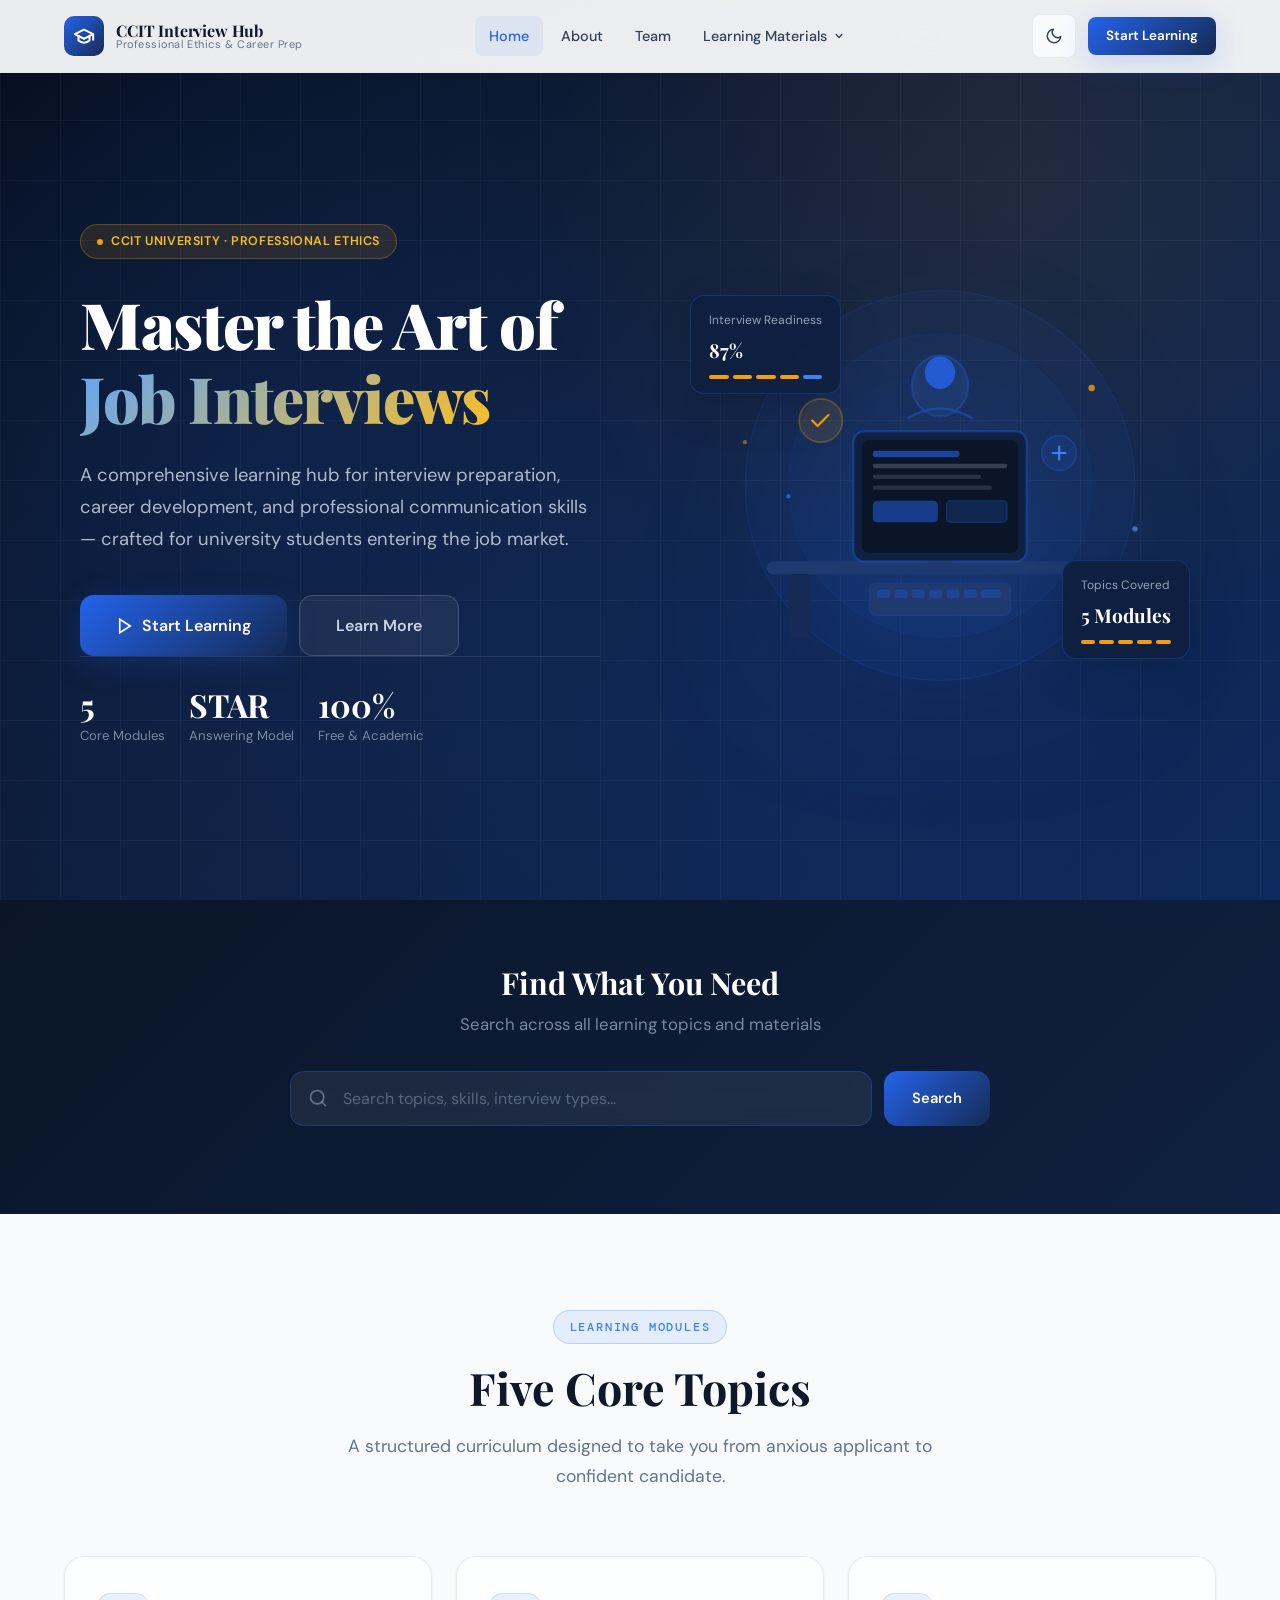
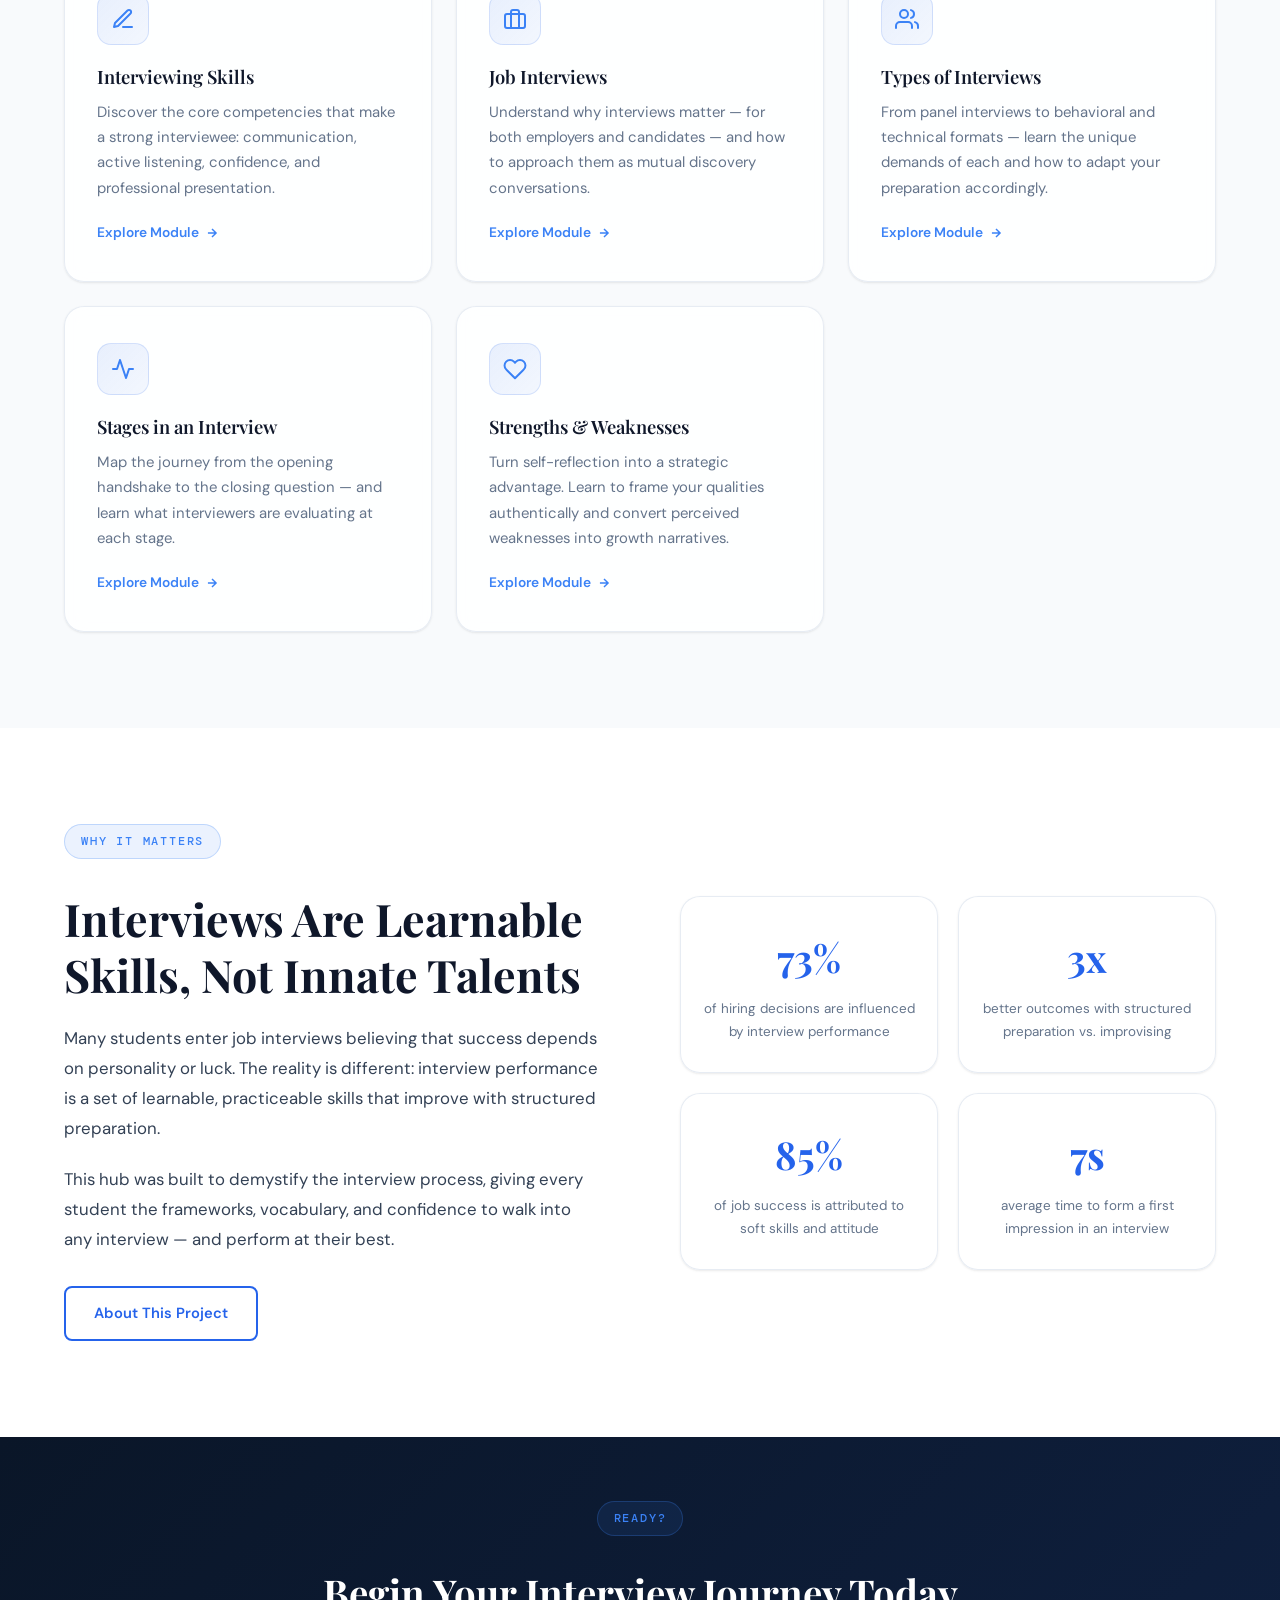
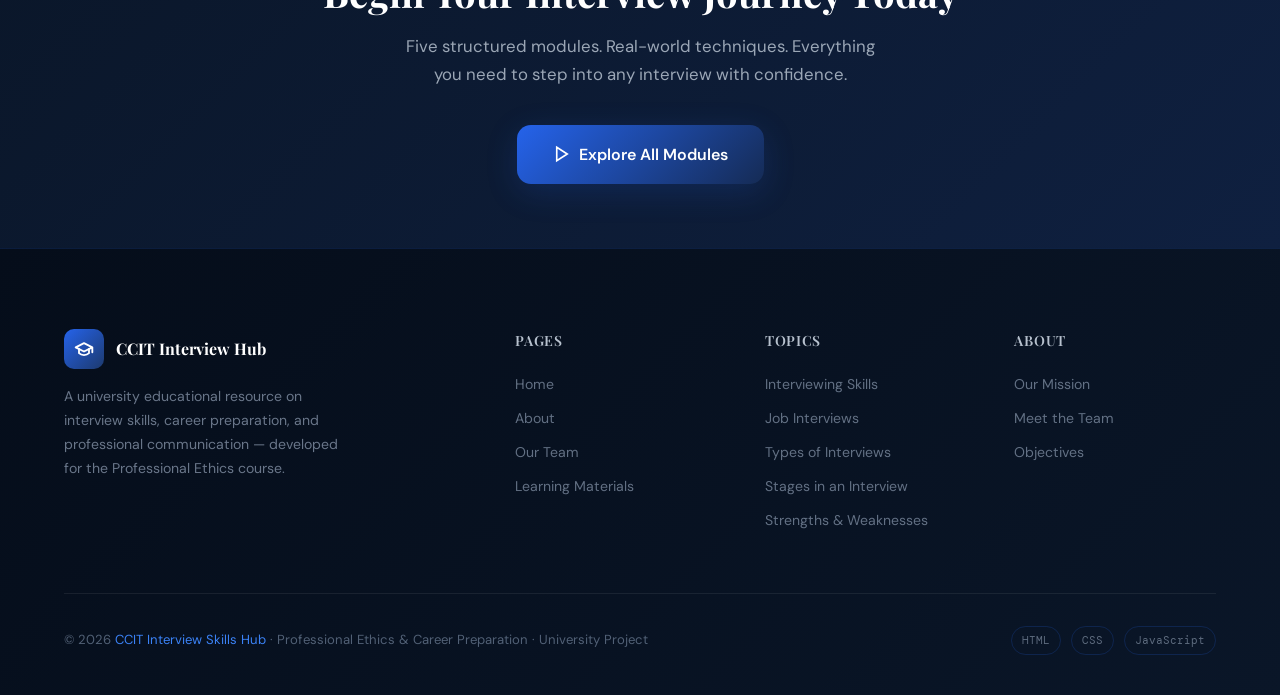
==== commit 31a7e396: "Fix mobile learning page" ====
--- a/index.html
+++ b/index.html
@@ -104,9 +104,18 @@
           </a>
         </div>
         <div class="hero-stats">
-         
-          
-          
+          <div class="hero-stat-item">
+            <div class="hero-stat-num">5</div>
+            <div class="hero-stat-label">Core Modules</div>
+          </div>
+          <div class="hero-stat-item">
+            <div class="hero-stat-num">STAR</div>
+            <div class="hero-stat-label">Answering Model</div>
+          </div>
+          <div class="hero-stat-item">
+            <div class="hero-stat-num">100%</div>
+            <div class="hero-stat-label">Free & Academic</div>
+          </div>
         </div>
       </div>
 
--- a/css/style.css
+++ b/css/style.css
@@ -245,7 +245,8 @@
   transition: transform 0.25s ease;
 }
 
-.nav-item:hover .nav-link svg {
+.nav-item:hover .nav-link svg,
+.nav-item:focus-within .nav-link svg {
   transform: rotate(180deg);
 }
 
@@ -268,7 +269,8 @@
   transition: opacity 0.2s ease, transform 0.2s ease;
 }
 
-.nav-item:hover .dropdown {
+.nav-item:hover .dropdown,
+.nav-item:focus-within .dropdown {
   opacity: 1;
   pointer-events: all;
   transform: translateX(-50%) translateY(0);
@@ -435,10 +437,11 @@
   transition: var(--transition);
 }
 
-.card:hover {
-  transform: translateY(-4px);
-  box-shadow: var(--shadow-lg);
-  border-color: rgba(59, 130, 246, 0.3);
+.card,
+.feature-card,
+.team-card {
+  backface-visibility: hidden;
+  -webkit-backface-visibility: hidden;
 }
 
 .card-glass {
@@ -485,6 +488,7 @@
   gap: 80px;
   align-items: center;
 }
+
 
 .hero-badge {
   display: inline-flex;
@@ -539,16 +543,34 @@
   line-height: 1.75;
 }
 
-.hero-actions {
-  display: flex;
-  gap: 16px;
-  flex-wrap: wrap;
-  margin-bottom: 56px;
+.hero-actions{
+  display:flex;
+  gap:12px;
+  flex-wrap:wrap;
+}
+
+.hero-actions .btn{
+  width:auto;
+}
+
+@media (max-width: 768px) {
+  .hero-actions {
+    flex-direction: column;
+  }
+
+  .hero-actions .btn {
+    width: 100%;
+  }
+
+  .hero-card-float {
+    display: none;
+  }
 }
 
 .hero-stats {
   display: flex;
-  gap: 40px;
+  flex-wrap:wrap;
+  gap: 24px;
   padding-top: 32px;
   border-top: 1px solid rgba(255,255,255,0.1);
 }
@@ -600,13 +622,13 @@
 
 .hero-card-float.card-1 {
   top: 8%;
-  left: -5%;
+  left: 2%;
   animation: float 5s ease-in-out infinite;
 }
 
 .hero-card-float.card-2 {
   bottom: 12%;
-  right: -8%;
+  right: 2%;
   animation: float 7s ease-in-out infinite reverse;
 }
 
@@ -738,6 +760,82 @@
   position: relative;
   display: flex;
   gap: 12px;
+}
+
+.page-search-section {
+  background: var(--bg-secondary);
+  border-bottom: 1px solid var(--card-border);
+  padding: 24px 0;
+}
+
+.page-search-section .search-panel {
+  position: relative;
+  width: 100%;
+  max-width: 620px;
+  margin: 0 auto;
+}
+
+.page-search-section .search-input {
+  width: 100%;
+  background: var(--card-bg);
+  color: var(--text-primary);
+  border-color: var(--card-border);
+}
+
+.page-search-section .search-btn {
+  position: absolute;
+  right: 8px;
+  top: 50%;
+  transform: translateY(-50%);
+  padding: 10px 16px;
+  border-radius: 12px;
+}
+
+.page-search-section .search-results-panel {
+  margin-top: 12px;
+  width: 100%;
+  max-width: 620px;
+  margin-left: auto;
+  margin-right: auto;
+}
+
+  .page-search-section .search-panel {
+    padding: 0 16px;
+  }
+
+  @media (max-width: 576px) {
+  .page-search-section .search-panel {
+    display: flex;
+    flex-direction: column;
+    gap: 12px;
+  }
+
+  .page-search-section .search-btn {
+    position: relative;
+    width: 100%;
+    right: auto;
+    top: auto;
+    transform: none;
+  }
+
+  .search-btn {
+    width: 100%;
+  }
+
+  .search-icon {
+    top: 31px;
+    transform: translateY(-50%);
+  }
+
+
+  .search-btn {
+    width: 100%;
+  }
+
+  .search-icon {
+    top: 31px;
+    transform: translateY(-50%);
+  }
 }
 
 .search-input {
@@ -770,6 +868,8 @@
   color: rgba(148, 163, 184, 0.6);
   width: 20px;
   height: 20px;
+  z-index: 2;
+  pointer-events: none;
 }
 
 .search-btn {
@@ -842,9 +942,38 @@
   align-items: start;
 }
 
+@media (max-width: 1023px) {
+  .footer-grid {
+    grid-template-columns: 1fr;
+    gap: 24px;
+  }
+
+  .footer-bottom {
+    flex-direction: column;
+    gap: 12px;
+    text-align: center;
+  }
+
+  .learning-layout {
+    grid-template-columns: 1fr;
+  }
+
+  .learning-sidebar {
+    position: relative;
+    top: auto;
+    max-height: none;
+    overflow: visible;
+  }
+}
+
 .learning-sidebar {
+  position: -webkit-sticky;
   position: sticky;
   top: 92px;
+  max-height: calc(100vh - 110px);
+  overflow-y: auto;
+  scrollbar-width: thin;
+  scrollbar-color: var(--blue-400) transparent;
 }
 
 .sidebar-card {
@@ -921,7 +1050,7 @@
 }
 
 .progress-bar {
-  margin: 16px 24px 20px;
+  margin: 16px 24px 8px;
   background: rgba(37, 99, 235, 0.1);
   border-radius: var(--radius-full);
   height: 4px;
@@ -937,10 +1066,14 @@
 }
 
 .progress-label {
-  padding: 0 24px;
-  font-size: 0.78rem;
+  padding: 0 24px 8px;
+  font-size: 0.82rem;
   color: var(--text-muted);
-  margin-bottom: 16px;
+  margin-bottom: 6px;
+}
+
+.progress-stats {
+  padding: 0 24px 16px;
 }
 
 /* Learning Sections */
@@ -1185,11 +1318,17 @@
 }
 
 /* Strength/Weakness cards */
-.sw-grid {
-  display: grid;
-  grid-template-columns: 1fr 1fr;
-  gap: 24px;
-  margin: 24px 0;
+.sw-grid{
+  display:grid;
+  grid-template-columns:repeat(2,1fr);
+  gap:24px;
+  margin:24px 0;
+}
+
+@media (max-width:768px){
+  .sw-grid{
+    grid-template-columns:1fr;
+  }
 }
 
 .sw-card {
@@ -1298,6 +1437,12 @@
   gap: 24px;
 }
 
+@media (max-width:768px){
+  .values-grid{
+    grid-template-columns:1fr;
+  }
+}
+
 .value-card {
   padding: 36px 28px;
   text-align: center;
@@ -1330,6 +1475,43 @@
   grid-template-columns: 1fr 1fr;
   gap: 64px;
   align-items: center;
+}
+
+@media (max-width:768px){
+  .mission-block{
+    grid-template-columns:1fr;
+    gap:32px;
+  }
+}
+
+.learning-sidebar::-webkit-scrollbar{
+  width:6px;
+}
+
+.learning-sidebar::-webkit-scrollbar-thumb{
+  background:var(--blue-400);
+  border-radius:999px;
+}
+
+@media (hover: hover) {
+  .feature-card:hover,
+  .team-card:hover,
+  .card:hover {
+    transform: translateY(-4px);
+    box-shadow: var(--shadow-lg);
+    will-change: transform, box-shadow;
+  }
+}
+
+::selection{
+  background: var(--blue-500);
+  color:#fff;
+}
+
+button:focus-visible,
+a:focus-visible{
+  outline:2px solid var(--blue-400);
+  outline-offset:2px;
 }
 
 /* ─── Team Page ──────────────────────────────────────────────── */
@@ -1347,7 +1529,7 @@
 .team-grid {
   display: grid;
   grid-template-columns: repeat(auto-fit, minmax(280px, 1fr));
-  gap: 28px;
+  gap: 24px;
 }
 
 .team-card {
@@ -1355,6 +1537,8 @@
   text-align: center;
   position: relative;
   overflow: hidden;
+  word-wrap: break-word;
+  word-break: break-word;
 }
 
 .team-card::after {
@@ -1430,7 +1614,7 @@
   padding:6px 10px;
   border-radius:999px;
   background:var(--bg-secondary);
-  border:1px solid var(--border-color);
+  border:1px solid var(--card-border);
   font-size:0.75rem;
   font-weight:600;
 }
@@ -1450,7 +1634,7 @@
 
 .footer-grid {
   display: grid;
-  grid-template-columns: 1.6fr 1fr 1fr 1fr;
+  grid-template-columns: 2fr 1fr 1fr 1fr;
   gap: 48px;
   margin-bottom: 60px;
 }
@@ -1617,14 +1801,14 @@
 
 /* ─── Scroll Animations ──────────────────────────────────────── */
 .reveal {
-  opacity: 0;
-  transform: translateY(24px);
+  opacity: 1;
+  transform: none;
   transition: opacity 0.65s ease, transform 0.65s ease;
 }
 
 .reveal.visible {
   opacity: 1;
-  transform: translateY(0);
+  transform: none;
 }
 
 .reveal-delay-1 { transition-delay: 0.1s; }
@@ -1675,34 +1859,219 @@
   margin: 4px 0 4px 16px;
 }
 
-/* ─── Responsive ─────────────────────────────────────────────── */
-@media (max-width: 1024px) {
-  .learning-layout { grid-template-columns: 1fr; }
-  .learning-sidebar { position: static; }
-  .hero-content { grid-template-columns: 1fr; gap: 48px; }
-  .hero-visual { display: none; }
-  .footer-grid { grid-template-columns: 1fr 1fr; gap: 36px; }
-  .values-grid { grid-template-columns: 1fr 1fr; }
-  .mission-block { grid-template-columns: 1fr; gap: 40px; }
-  .sw-grid { grid-template-columns: 1fr; }
-}
+
+
+/* ==========================================================
+   MOBILE FIXES
+   ========================================================== */
 
 @media (max-width: 768px) {
-  .nav-menu, .nav-actions { display: none; }
-  .mobile-menu-btn { display: flex; }
-  .section { padding: 64px 0; }
-  .hero { min-height: auto; padding: 120px 0 80px; }
-  .hero-stats { gap: 24px; }
-  .footer-grid { grid-template-columns: 1fr; }
-  .values-grid { grid-template-columns: 1fr; }
-  .info-grid { grid-template-columns: 1fr; }
-  .footer-bottom { flex-direction: column; gap: 16px; text-align: center; }
-}
-
+
+  /* Navbar */
+  .navbar {
+    height: auto;
+  }
+
+  .nav-inner {
+    height: 64px;
+    padding: 0 12px;
+  }
+
+  .nav-menu {
+    display: none;
+  }
+
+  .nav-actions .btn {
+    display: none;
+  }
+
+  .mobile-menu-btn {
+    display: flex;
+  }
+
+  .mobile-nav {
+    top: 64px;
+    max-height: calc(100vh - 64px);
+    overflow-y: auto;
+  }
+
+  .mobile-nav-link {
+    padding: 14px 16px;
+  }
+
+  /* Logo */
+  .logo-icon {
+    width: 36px;
+    height: 36px;
+  }
+
+  .logo-title {
+    font-size: 0.85rem;
+  }
+
+  .logo-sub {
+    display: none;
+  }
+
+  .team-grid {
+    grid-template-columns: 1fr;
+  }
+
+  /* Hero */
+  .hero {
+    padding-top: 90px;
+    min-height: unset;
+  }
+
+  .hero-content {
+    gap: 32px;
+  }
+
+  .hero-title {
+    font-size: 2rem;
+    line-height: 1.2;
+  }
+
+  .hero-content {
+    grid-template-columns: 1fr;
+    gap: 32px;
+    text-align: center;
+  }
+
+  .hero-desc {
+    font-size: 1rem;
+    margin-left: auto;
+    margin-right: auto;
+  }
+
+  .hero-actions {
+    justify-content: center;
+  }
+
+  .hero-stats {
+    justify-content: center;
+    flex-wrap: wrap;
+    gap: 16px;
+  }
+
+  /* Why it matters section */
+  .why-grid,
+  .mission-block,
+  .stats-grid {
+    grid-template-columns: 1fr !important;
+  }
+
+  /* Override inline grid style for Why It Matters section to collapse to 1 column on mobile */
+  .section .container > div[style*="grid-template-columns"] {
+    grid-template-columns: 1fr !important;
+    gap: 32px !important;
+  }
+
+  /* Override inline grid style for Stats grid inside Why It Matters section */
+  .section .container div[style*="grid-template-columns"] div[style*="grid-template-columns"] {
+    grid-template-columns: 1fr !important;
+    gap: 16px !important;
+  }
+
+  /* Card statistik */
+  .stat-card {
+    width: 100%;
+    min-height: auto;
+  }
+
+  /* Semua card */
+  .card,
+  .feature-card,
+  .team-card {
+    padding: 20px;
+  }
+
+  /* Section */
+  .section {
+    padding: 48px 0;
+  }
+
+  /* Heading */
+  h1 {
+    font-size: 2rem !important;
+  }
+
+  h2 {
+    font-size: 1.6rem !important;
+  }
+
+  p {
+    font-size: 0.95rem;
+  }
+}
+
+
+/* HP kecil */
 @media (max-width: 480px) {
-  .container { padding: 0 16px; }
-  h1 { font-size: 2rem; }
-  h2 { font-size: 1.6rem; }
-  .hero-actions { flex-direction: column; }
-  .btn-lg { width: 100%; }
-}
+
+  .container {
+    padding: 0 14px;
+  }
+
+  .logo-title {
+    font-size: 0.75rem;
+  }
+
+  .hero-title {
+    font-size: 1.75rem !important;
+  }
+
+  .hero-desc {
+    font-size: 0.95rem;
+  }
+
+  .back-top {
+    width: 42px;
+    height: 42px;
+    right: 16px;
+    bottom: 16px;
+  }
+}
+
+/* ─── Reduced Motion ────────────────────────────────────────── */
+@media (prefers-reduced-motion: reduce) {
+  html {
+    scroll-behavior: auto !important;
+  }
+  *, *::before, *::after {
+    animation-delay: 0s !important;
+    animation-duration: 0.01ms !important;
+    animation-iteration-count: 1 !important;
+    transition-delay: 0s !important;
+    transition-duration: 0.01ms !important;
+    scroll-behavior: auto !important;
+  }
+}
+
+@media (max-width:768px){
+
+  .learning-sidebar{
+    position: relative !important;
+    top: auto !important;
+    overflow: visible !important;
+    width: 100%;
+    max-width: 100%;
+    min-width: 0;
+  }
+
+  .sidebar-card{
+    width: 100%;
+    max-width: 100%;
+    min-width: 0;
+  }
+
+  .container {
+    width: 100%;
+    max-width: 100%;
+  }
+
+  .learning-layout{
+    grid-template-columns: 1fr !important;
+    gap: 24px !important;
+  }
+}
